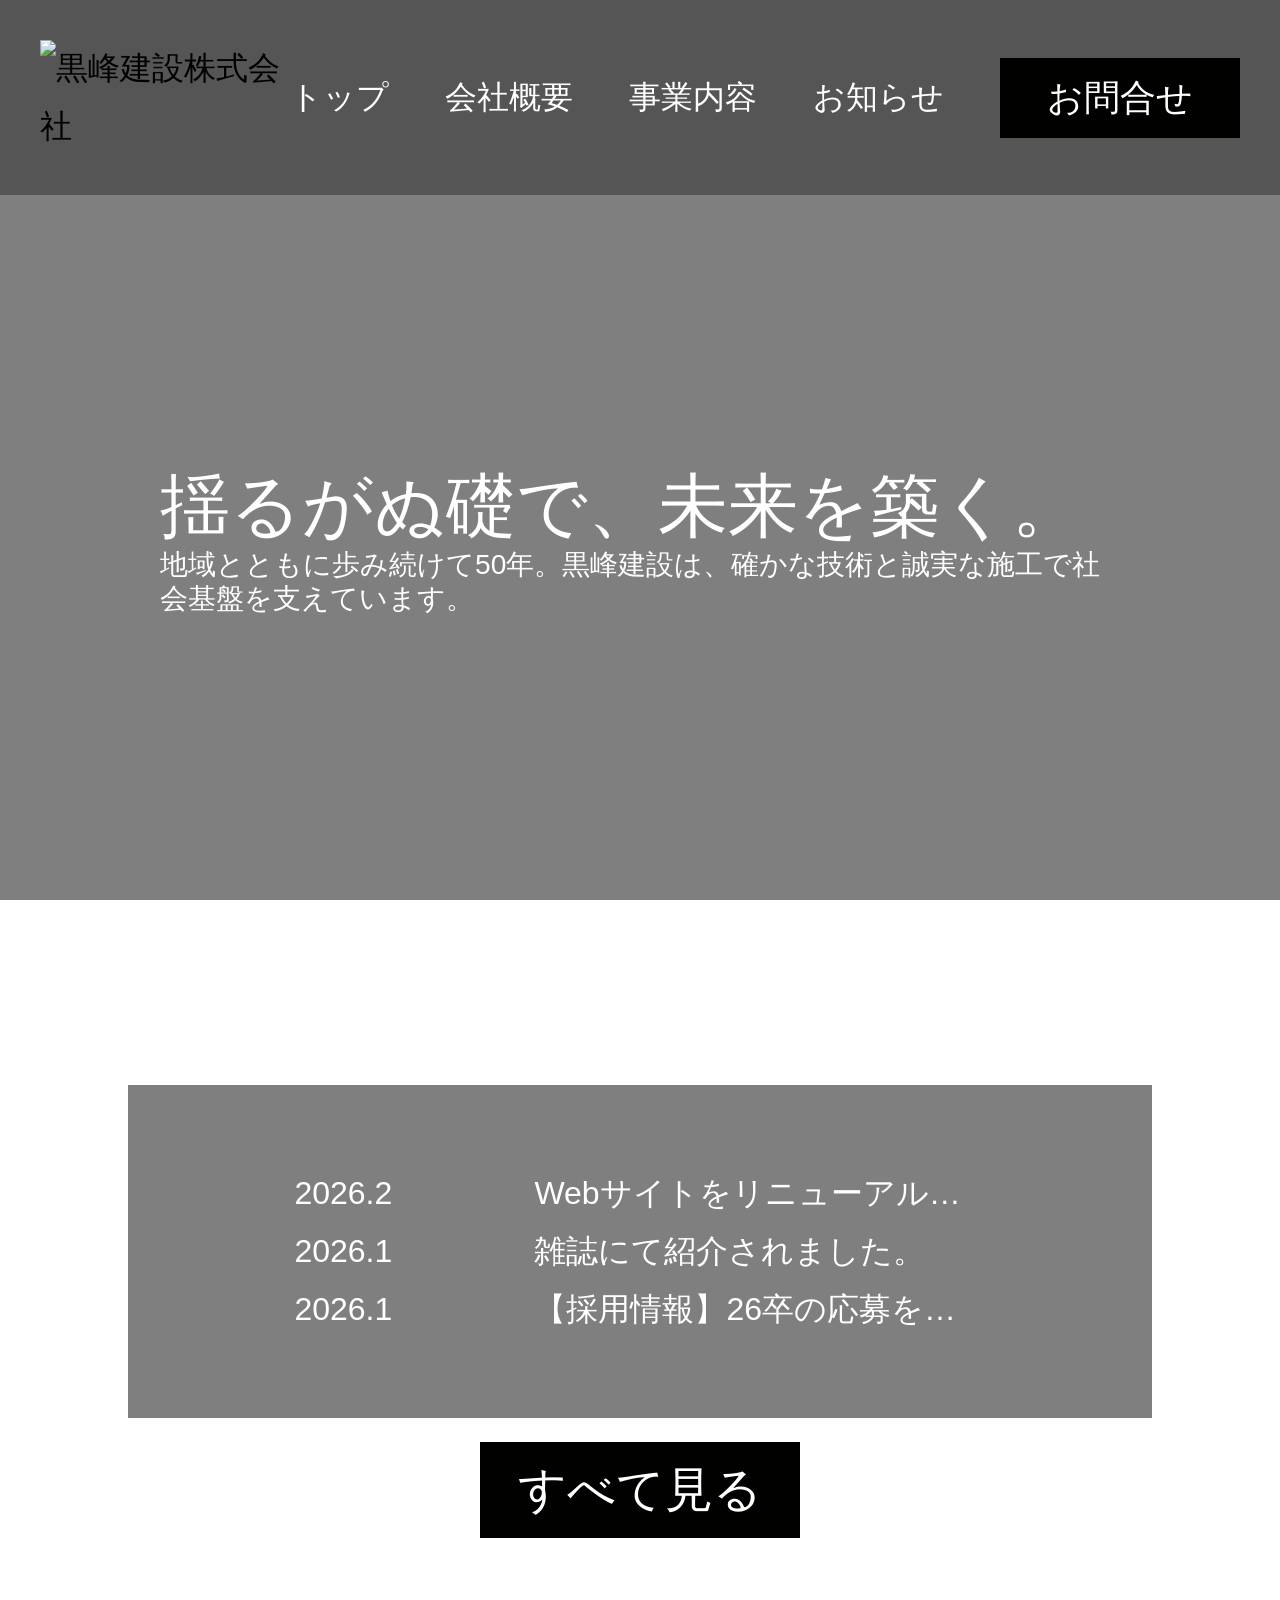
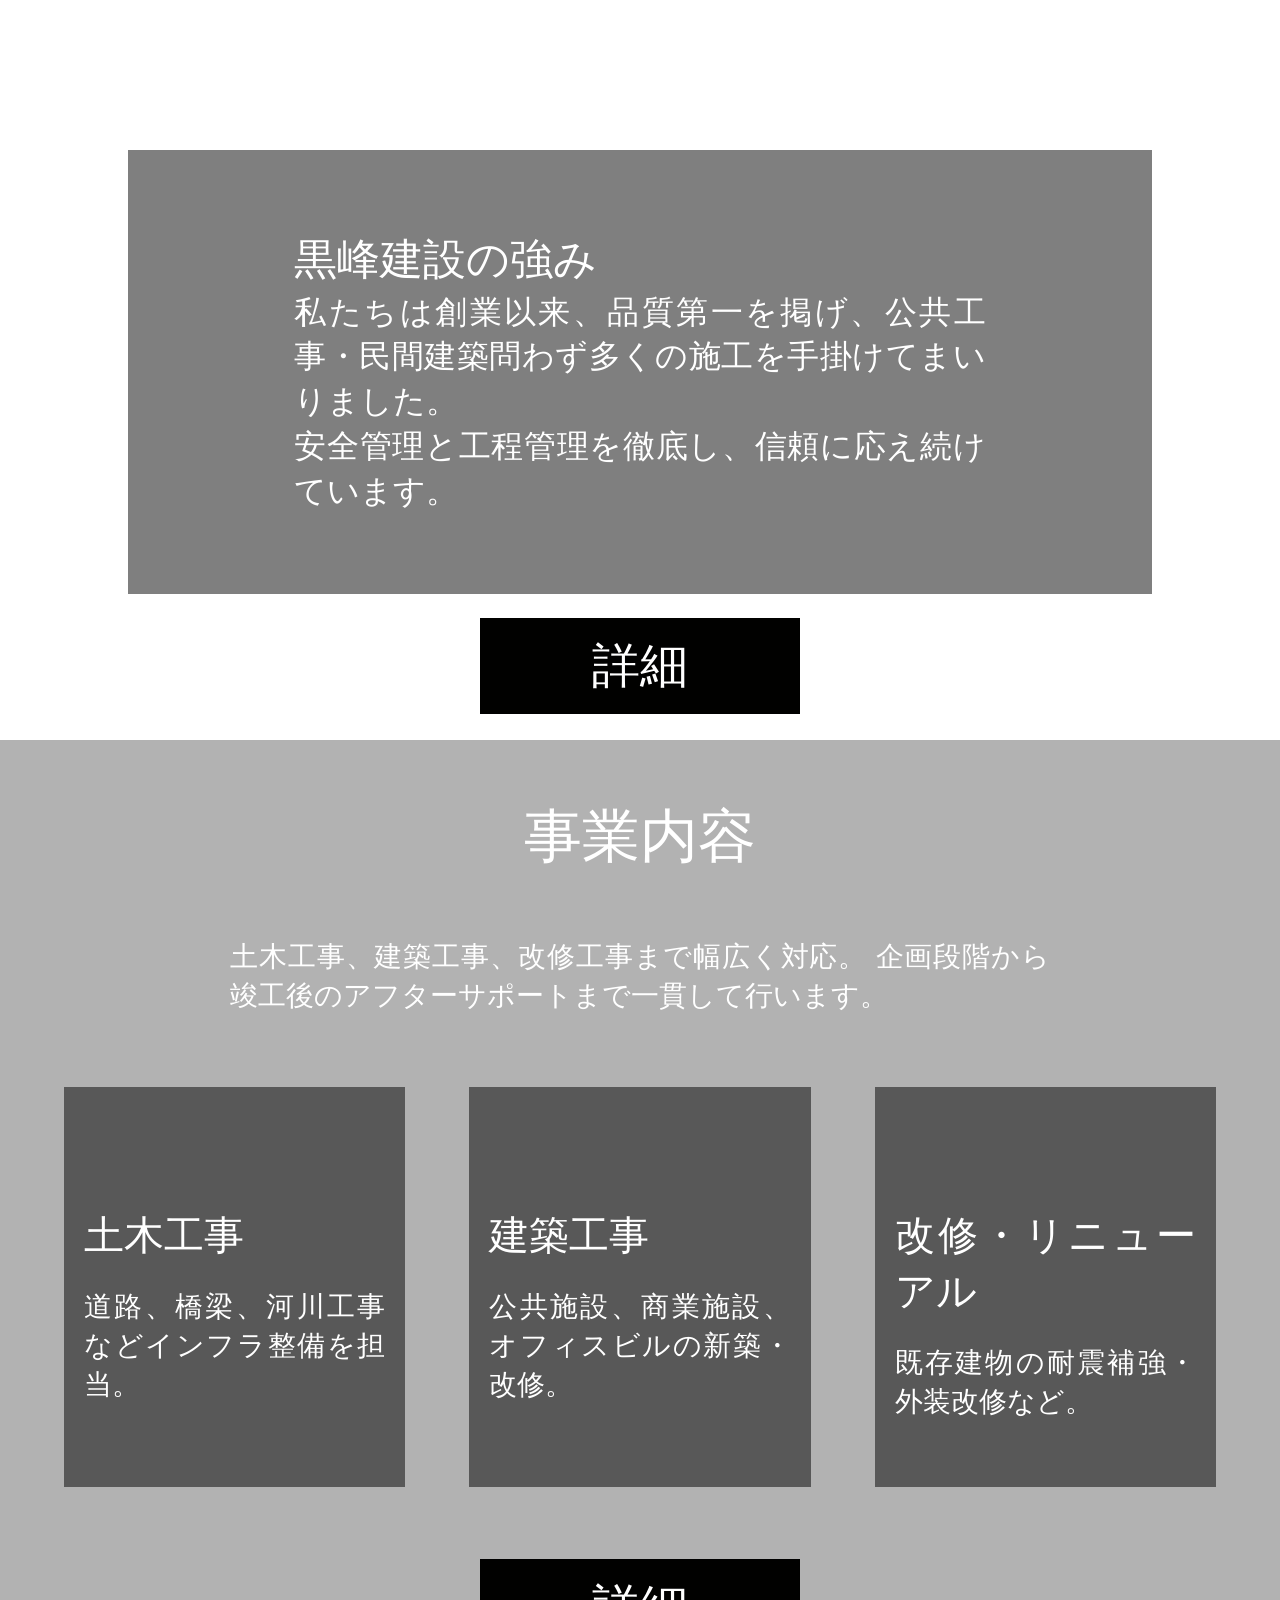
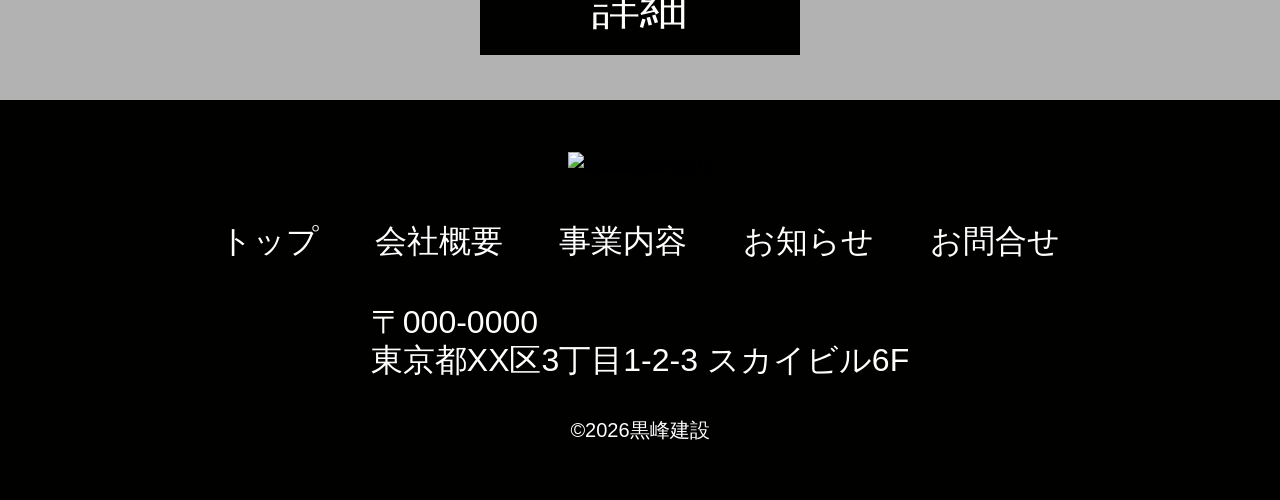
==== index.html @ 9634b128 "footer" ====
<!DOCTYPE html>
<html lang="ja">

<head>
  <meta charset="UTF-8">
  <meta name="viewport" content="width=device-width, initial-scale=1.0">
  <meta name="description" content="黒峰建設株式会社は橋梁工事・道路工事・公共施設施工を手掛ける総合建設会社です。">
  <meta property="og:title" content="黒峰建設株式会社">
  <meta property="og:description" content="橋梁・道路・公共施設施工">
  <meta property="og:type" content="website">
  <title>黒峰建設株式会社 | 橋梁・土木工事の専門企業</title>
  <link rel="icon" href="icon.jpg">
  <link rel="stylesheet" href="style.css">
</head>

<body>
  <header>
    <div class="header-inner">
      <h1 class="logo">
        <a href="#top">
          <img src="logo.jpg" alt="黒峰建設株式会社">
        </a>
      </h1>
      <nav>
        <ul class="menu">
          <li><a href="#top">トップ</a></li>
          <li>会社概要</li>
          <li>事業内容</li>
          <li>お知らせ</li>
          <li class="contact-btn"><a href="contact.html">お問合せ</a></li>
        </ul>
      </nav>
    </div>
  </header>

  <section class="hero" id="top">
    <h2 class="copy">揺るがぬ礎で、未来を築く。
      <span class="sub">地域とともに歩み続けて50年。黒峰建設は、確かな技術と誠実な施工で社会基盤を支えています。
      </span>
    </h2>
  </section>

  <section class="news">
    <h2 class="section-title">
      お知らせ
    </h2>
    <div class="news-overlay">
      <div class="news-inner">
        <ul class="news-list">

          <li>
            <a href="news-detail.html">
              <time datetime="2026-02">2026.2</time>
              <span class="news-title">Webサイトをリニューアルしました。</span>
            </a>
          </li>

          <li>
            <a href="news-detail.html">
              <time datetime="2026-01">2026.1</time>
              <span class="news-title">雑誌にて紹介されました。</span>
            </a>
          </li>

          <li>
            <a href="news-detail.html">
              <time datetime="2026-01">2026.1</time>
              <span class="news-title">【採用情報】26卒の応募を締め切りました。</span>
            </a>
          </li>

        </ul>


      </div>
    </div>
    <div class="more">
      <a href="news.html">すべて見る
      </a>
    </div>
  </section>

  <section class="about">
    <h2 class="section-title">
      会社概要
    </h2>
    <div class="about-overlay">
      <div class="about-inner">
        <p class="sub-heading">黒峰建設の強み</p>
        <p>私たちは創業以来、品質第一を掲げ、公共工事・民間建築問わず多くの施工を手掛けてまいりました。<br>安全管理と工程管理を徹底し、信頼に応え続けています。</p>

      </div>
    </div>
    <div class="more">
      <a href="about.html">詳細
      </a>
    </div>
  </section>

  <section class="projects">
    <div class="section-heading">
      <h2 class="section-title">
        事業内容
      </h2>
      <p>土木工事、建築工事、改修工事まで幅広く対応。
        企画段階から竣工後のアフターサポートまで一貫して行います。</p>
    </div>


    <div class="projects-inner">
      <div class="projects-overlay">
        <p><span class="project-title">土木工事</span>道路、橋梁、河川工事などインフラ整備を担当。</p>
      </div>

      <div class="projects-overlay">
        <p><span class="project-title">建築工事</span>公共施設、商業施設、オフィスビルの新築・改修。</p>
      </div>

      <div class="projects-overlay">
        <p><span class="project-title">改修・リニューアル</span>既存建物の耐震補強・外装改修など。</p>
      </div>
    </div>
    <div class="more">
      <a href="projects.html">詳細
      </a>
    </div>
  </section>

  <footer>
    <img src="logo.jpg" alt="黒峰建設株式会社">
    <nav>
      <ul class="menu">
        <li><a href="#top">トップ</a></li>
        <li>会社概要</li>
        <li>事業内容</li>
        <li>お知らせ</li>
        <li><a href="contact.html">お問合せ</a></li>
      </ul>
    </nav>
    <p class="adress">〒000-0000
    <br>東京都XX区3丁目1-2-3 スカイビル6F</p>
    <p class="copyright">©2026黒峰建設</p>
  </footer>
</body>

</html>
---- style.css ----
@charset "utf-8";

:root {
  --main-color: #555;
  --accent-color: #010100;
}

.wrapper {
  max-width: 1200px;
  margin: 0 auto;
  padding: 0 20px;
}

* ,
*::after,
*::before {
  box-sizing: border-box;
}

html {
  font-size: 100%;
  scroll-behavior: smooth;
  scroll-padding-top: 180px;
}

h1,
h2,
h3,
h4,
h5,
h6 {
  margin: 0;
  font-weight: normal;
}

ul,
ol {
  margin: 0;
  padding: 0;
  list-style: none;
}

p {
  margin: 0;
}

body {
  margin: 0;
  font-family: "Noto Sans JP", sans-serif;
  line-height: 1.8;
  padding-top: 180px;
}

img {
  max-width: 100%;
  height: auto;
  display: block;
}

a {
  text-decoration: none;
  color: inherit;
}

header {
  background-color: var(--main-color);
  padding: 40px 0;
  position: fixed;
  top: 0;
  left: 0;
  width: 100%;
  z-index: 1000;
}

.header-inner {
  max-width: 1200px;
  margin: 0 auto;
  display: flex;
  align-items: center;
  justify-content: space-between;
}

header img {
  width: 248px;
}

header .menu {
  display: flex;
  align-items: center;
  gap: 56px;
  color: #fff;
  font-size: 32px;
}

.contact-btn a {
  background-color: var(--accent-color);
  display: inline-block;
  width: 240px;
  height: 80px;
  font-size: 36px;
  text-align: center;
  line-height: 80px;
}


.hero {
  display: flex;
  background: url(top-1.avif) center bottom / cover no-repeat;
  min-height: 720px;
  align-items: center;
  padding: 120px 20px;
  justify-content: center;
  text-align: left;
  position: relative;
}

.hero::before {
  content: "";
  position: absolute;
  inset: 0;
  background-color: var(--accent-color);
  opacity: 0.5;
}

.copy {
  color: #fff;
  font-size: clamp(40px, 5.5vw, 80px);
  font-weight: lighter;
  line-height: 1.2;
  position: relative;
}

.copy .sub {
  display: block;
  font-size: clamp(16px, 2.2vw, 32px);
  max-width: 960px;
  margin: 0 auto;
  position: relative;
}

.news {
  background: url(company2.avif) center bottom / cover no-repeat;
  min-height: 720px;
  display: flex;
  flex-direction: column;
  align-items: center;
  justify-content: center;
}

.section-title {
  color: #fff;
  text-align: center;
  font-size: clamp(28px, 4.5vw, 64px);
  font-weight: 500;
}

.news-overlay {
  display: flex;
  justify-content: center;
  width: 80%;
  max-width: 1200px;
  margin: 0 auto 24px;
  padding: 80px;
  background-color: rgba(1, 1, 0, 0.5);
}

.news-inner {
  width: 80%;
  color: #fff;
  font-size: 32px;
  font-weight: 100;
  text-align: left;
}

.news-list li {
  display: flex;
}

.news-list li a {
  display: flex;
  align-items: center;
  gap: 100px;
  width: 100%;
}

.news-list time {
  width: 140px;
  flex-shrink: 0;
}

.news-title {
  white-space: nowrap;
  overflow: hidden;
  text-overflow: ellipsis;
  flex: 1;
}

.more {
  width: 320px;
  height: 96px;
  background-color: var(--accent-color);
  color: #fff;
  font-size: 48px;
  text-align: center;
  line-height: 96px;
  align-self: center;
}

.more a {
  display: block;
  width: 100%;
  height: 100%;
}


.about {
  background: url(top-3.avif) center / cover no-repeat;
  min-height: 720px;
  display: flex;
  flex-direction: column;
  align-items: center;
  justify-content: center;
}

.section-title {
  color: #fff;
  text-align: center;
  font-size: clamp(28px, 4.5vw, 64px);
  font-weight: 500;
}

.about-overlay {
  display: flex;
  justify-content: center;
  width: 80%;
  max-width: 1200px;
  margin: 0 auto 24px;
  padding: 80px;
  background-color: rgba(1, 1, 0, 0.5);
}

.about-inner {
  width: 80%;
  color: #fff;
  font-size: 32px;
  font-weight: 300;
  text-align: left;
}

.about p {
  font-size: 32px;
  line-height: 1.4;
  text-align: justify;
}

.about .about-inner .sub-heading {
  font-size: clamp(28px, 3.33vw, 48px);
  font-weight: 300;
}



.projects > * {
  position: relative;
  z-index: 1;
}

.projects {
  background: url(house4.avif) center / cover no-repeat;
  min-height: 960px;
  display: flex;
  flex-direction: column;
  align-items: center;
  justify-content: center;
  position: relative;
  gap: 72px;
}

.projects::before {
  content: "";
  position: absolute;
  inset: 0;
  background-color: rgba(1, 1, 0, 0.3);
  z-index: 0;
}

.section-heading {
  display: flex;
  flex-direction: column;
  width: 64%;
  gap: 48px;
}

.section-title {
  color: #fff;
  text-align: center;
  font-size: clamp(28px, 4.5vw, 64px);
  font-weight: 500;
}

.projects-overlay {
  display: flex;
  justify-content: center;
  width: 100%;
  max-width: 400px;
  min-height: 400px;
  margin: 0 auto;
  padding: 120px 20px 0;
  background-color: rgba(1, 1, 0, 0.5);
}

.projects-inner {
  width: 90%;
  color: #fff;
  font-weight: 300;
  text-align: left;
  display: flex;
  gap: 64px;
}

.projects p {
  font-size: clamp(28px, 2vw, 32px);
  line-height: 1.4;
  text-align: justify;
  color: #fff;
  font-weight: 300;
}

.project-title {
  font-size: 40px;
  display: block;
  margin-bottom: 24px;
}


footer {
  background-color: #010100;
  display: flex;
  flex-direction: column;
  align-items: center;
  justify-content: center;
  gap: 32px;
  height: 400px;
}

footer p {
  color: #fff;
  font-weight: 300;
}

footer .menu {
  display: flex;
  align-items: center;
  gap: 56px;
  color: #fff;
  font-size: 32px;
}

.adress {
  font-size: 32px;
  line-height: 1.2;
}

.copyright {
  font-size: 20px;
}
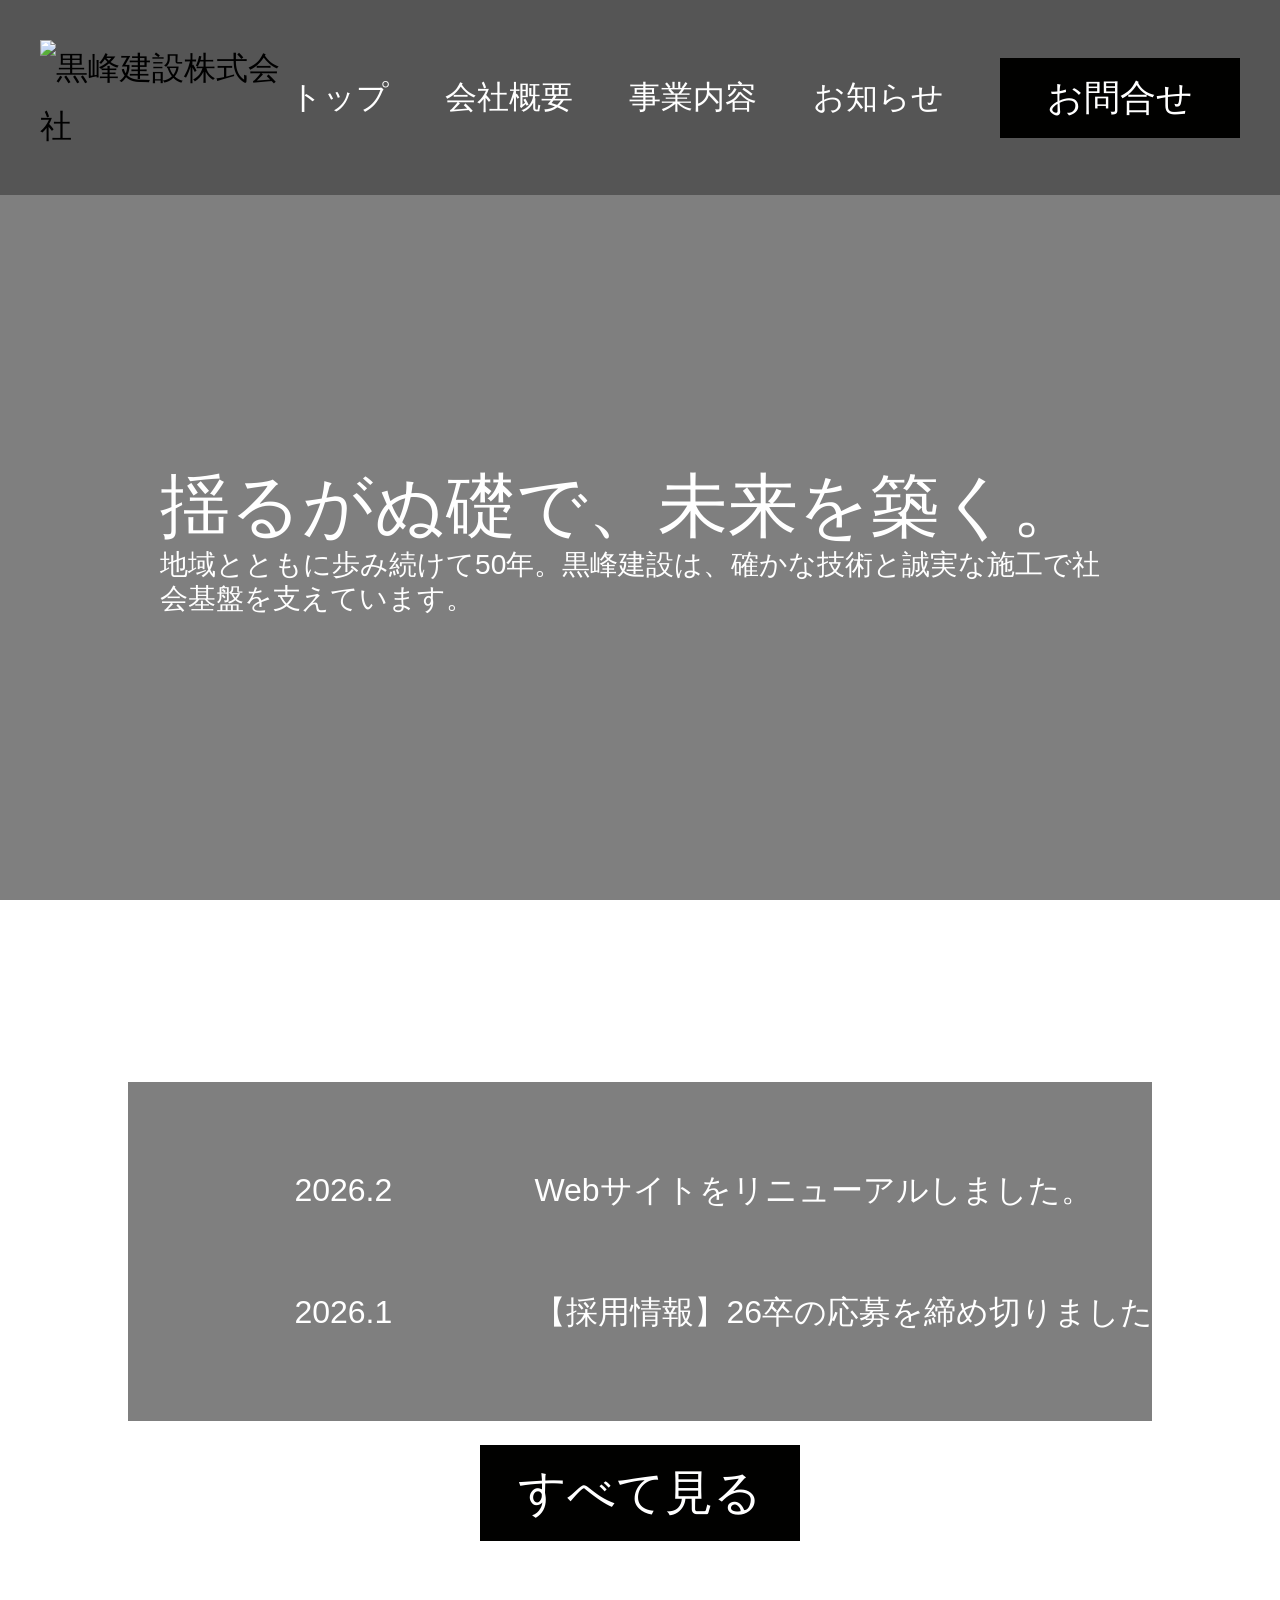
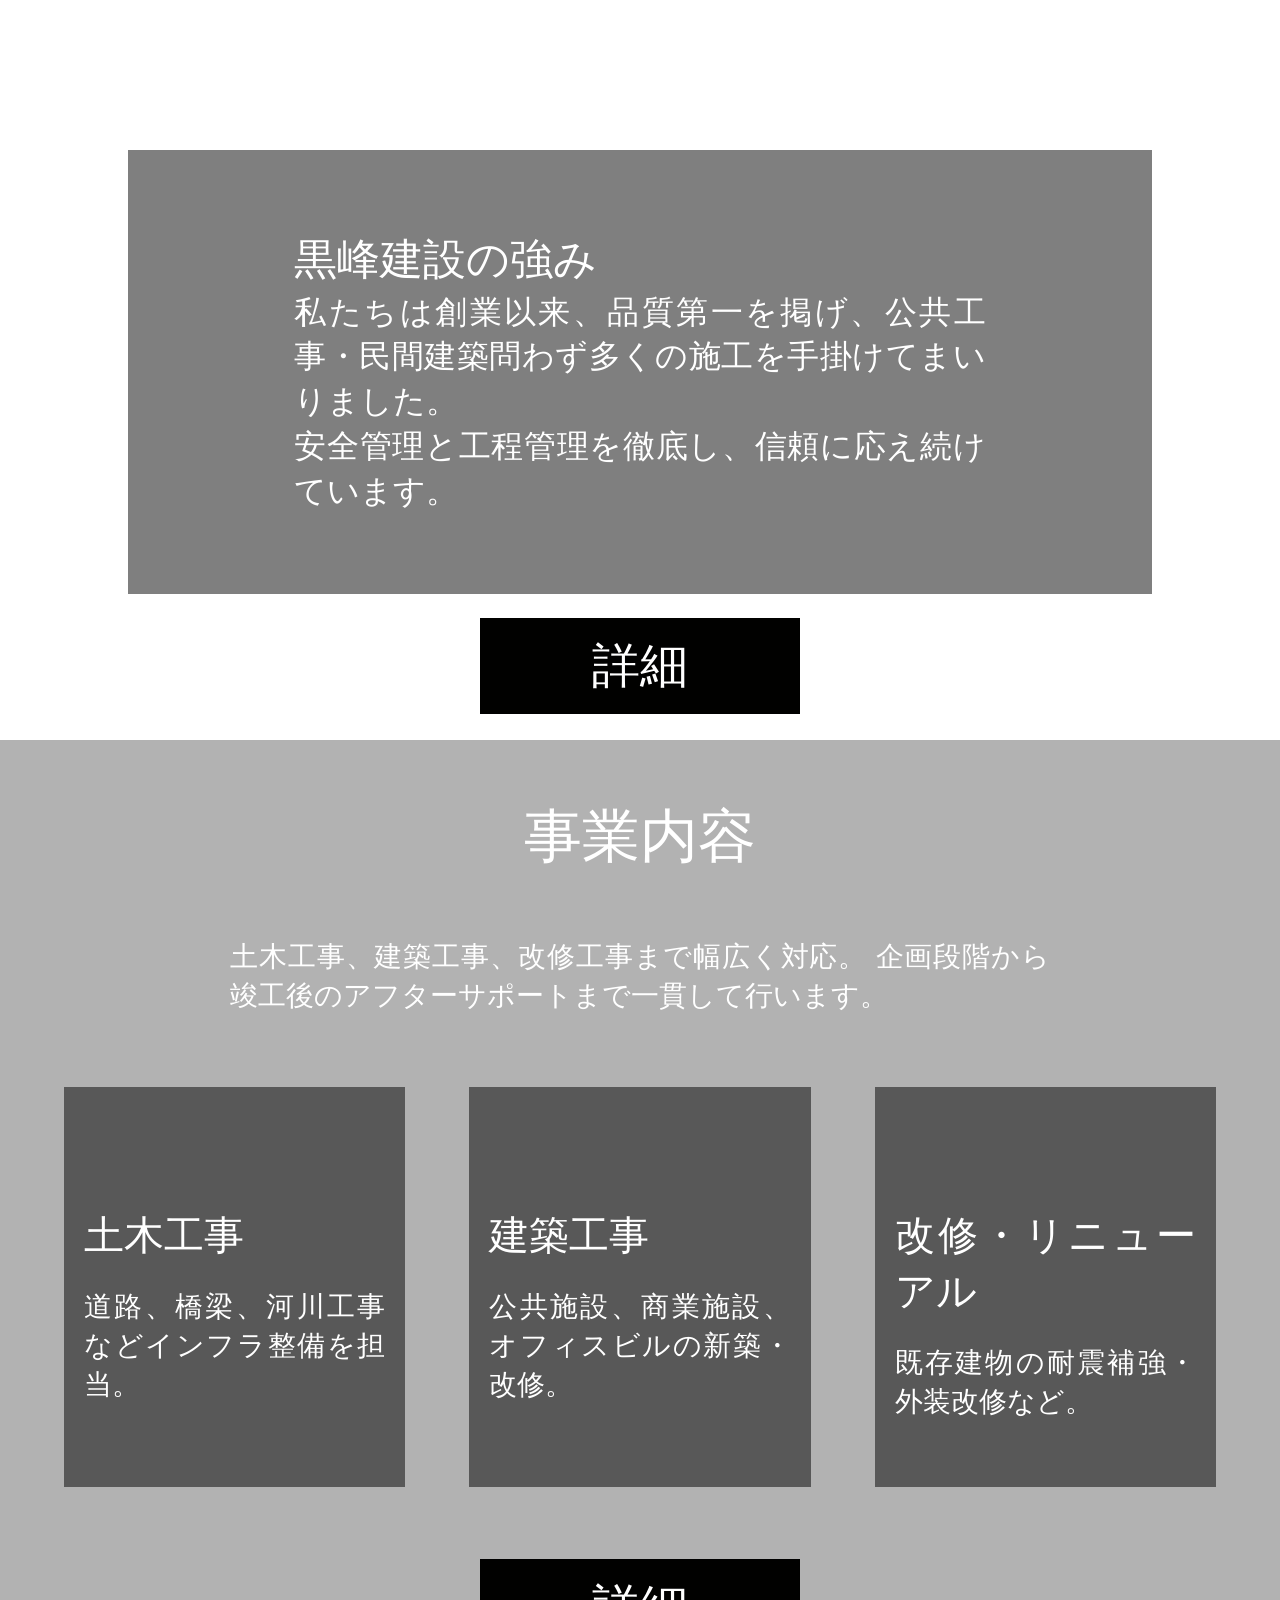
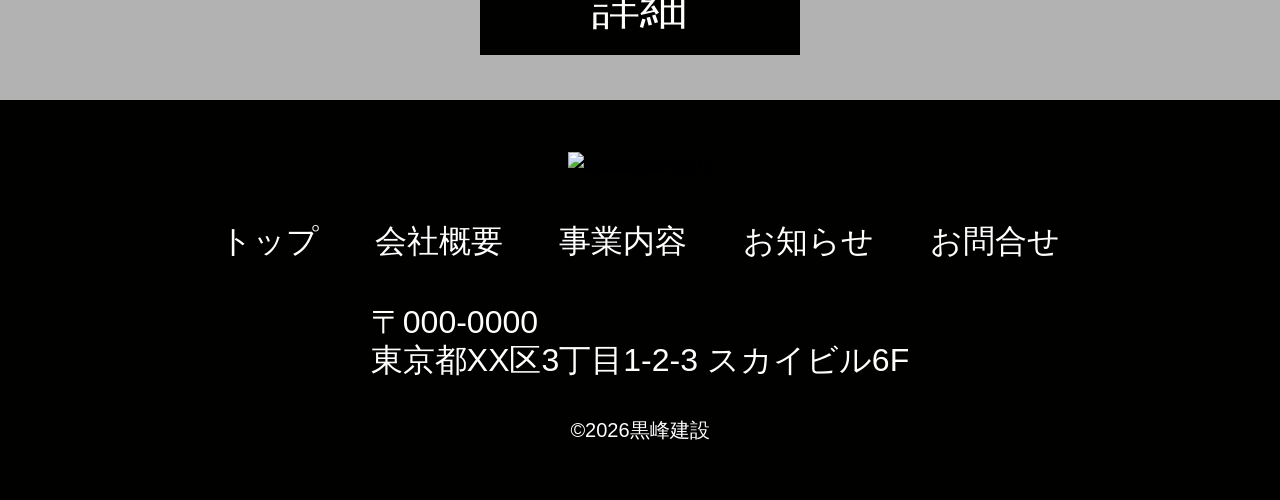
==== commit 324c4dc4: "News Page" ====
--- a/index.html
+++ b/index.html
@@ -24,9 +24,9 @@
       <nav>
         <ul class="menu">
           <li><a href="#top">トップ</a></li>
-          <li>会社概要</li>
-          <li>事業内容</li>
-          <li>お知らせ</li>
+          <li><a href="about.html">会社概要</a></li>
+          <li><a href="projects.html">事業内容</a></li>
+          <li><a href="news.html"><a href="news.html">お知らせ</a></a></li>
           <li class="contact-btn"><a href="contact.html">お問合せ</a></li>
         </ul>
       </nav>
@@ -88,7 +88,6 @@
       <div class="about-inner">
         <p class="sub-heading">黒峰建設の強み</p>
         <p>私たちは創業以来、品質第一を掲げ、公共工事・民間建築問わず多くの施工を手掛けてまいりました。<br>安全管理と工程管理を徹底し、信頼に応え続けています。</p>
-
       </div>
     </div>
     <div class="more">
@@ -131,9 +130,9 @@
     <nav>
       <ul class="menu">
         <li><a href="#top">トップ</a></li>
-        <li>会社概要</li>
-        <li>事業内容</li>
-        <li>お知らせ</li>
+        <li><a href="about.html">会社概要</a></li>
+        <li><a href="projects.html">事業内容</a></li>
+        <li><a href="news.html">お知らせ</a></li>
         <li><a href="contact.html">お問合せ</a></li>
       </ul>
     </nav>
--- a/style.css
+++ b/style.css
@@ -9,9 +9,10 @@
   max-width: 1200px;
   margin: 0 auto;
   padding: 0 20px;
-}
-
-* ,
+  display: flex;
+}
+
+*,
 *::after,
 *::before {
   box-sizing: border-box;
@@ -62,6 +63,8 @@
   color: inherit;
 }
 
+/* トップページ */
+
 header {
   background-color: var(--main-color);
   padding: 40px 0;
@@ -363,4 +366,344 @@
 
 .copyright {
   font-size: 20px;
+}
+
+.pages {
+  position: relative;
+  overflow: hidden;
+}
+
+.pages::before {
+  content: "";
+  position: absolute;
+  left: -20%;
+  width: 140%;
+  height: 100%;
+  background: #555;
+  transform: skewY(20deg);
+  z-index: 0;
+}
+
+.pages > * {
+  position: relative;
+  z-index: 1;
+}
+
+/* 会社概要 */
+
+.about-page .pages::before {
+  top: 40%;
+}
+
+.page-title {
+  font-size: 64px;
+  text-align: center;
+  margin-bottom: 106px;
+}
+
+.part-title {
+  font-size: 40px;
+  font-weight: bold;
+  margin: 106px 0 64px;
+}
+
+.about-page .wrapper {
+  flex-direction: column;
+  margin-bottom: 106px;
+}
+
+.message-container {
+  display: flex;
+  justify-content: space-between;
+}
+
+.ceo-img {
+  width: 400px;
+  height: auto;
+}
+
+.message-inner {
+  display: flex;
+  flex-direction: column;
+  justify-content: center;
+  gap: 40px;
+}
+
+.about-page .part-title, 
+.about-page table {
+  color: #fff;
+}
+
+.ceo-message {
+  font-size: 40px;
+}
+
+.ceo-name {
+  font-size: 36px;
+}
+
+.message {
+  font-weight: 300;
+  font-size: 32px;
+  max-width: 720px;
+}
+
+.about-detail {
+  font-size: 32px;
+  font-weight: 300;
+  border-collapse: collapse;
+  width: 100%;
+  table-layout: auto;
+}
+
+.about-detail th {
+  font-weight: 300;
+  text-align: left;
+}
+
+.about-detail th:first-child,
+.about-detail td:first-child {
+  border-right: #fff 1px solid;
+  width: 128px;
+  white-space: nowrap;
+  padding-right: 40px;
+}
+
+.about-detail th:nth-child(2),
+.about-detail td:nth-child(2) {
+  padding-left: 40px;
+}
+
+.history {
+  font-size: 32px;
+  font-weight: 300;
+  border-collapse: collapse;
+  width: 100%;
+  table-layout: auto;
+}
+
+.history td:first-child {
+  width: 128px;
+  white-space: nowrap;
+  padding-right: 40px;
+}
+
+.history td:nth-child(2) {
+  padding-left: 40px;
+}
+
+
+.recruitment {
+  background: url(top-6.avif) center / cover no-repeat;
+  min-height: 800px;
+  display: flex;
+  flex-direction: column;
+  align-items: center;
+  justify-content: center;
+}
+
+.section-title {
+  color: #fff;
+  text-align: center;
+  font-size: clamp(28px, 4.5vw, 64px);
+  font-weight: 500;
+}
+
+.recruitment-overlay {
+  display: flex;
+  justify-content: center;
+  width: 80%;
+  max-width: 1200px;
+  margin: 0 auto 24px;
+  padding: 80px;
+  background-color: rgba(1, 1, 0, 0.5);
+}
+
+.recruitment-inner {
+  width: 80%;
+  color: #fff;
+  font-size: 32px;
+  font-weight: 300;
+  text-align: left;
+}
+
+.recruitment p {
+  font-size: 32px;
+  line-height: 1.4;
+  text-align: justify;
+  display: flex;
+  justify-content: center;
+}
+
+.recruitment .recruitment-inner {
+  font-size: clamp(28px, 3.33vw, 48px);
+  font-weight: 300;
+}
+
+p.small {
+  padding-top: 16px;
+  font-size: 20px;
+}
+
+
+.contact-lead {
+  background-color: #555;
+  min-height: 400px;
+  display: flex;
+  flex-direction: column;
+  justify-content: center;
+  align-items: center;
+  gap: 32px;
+}
+
+.contact-lead p {
+  font-size: 36px;
+  color: #fff;
+}
+
+
+/* 事業内容 */
+
+.projects-page .pages::before {
+  top: 42%;
+}
+
+.explanation {
+  display: flex;
+  justify-content: center;
+  font-size: clamp(28px, 2vw, 32px);
+}
+
+.projects-page .wrapper {
+  flex-direction: column;
+  gap: 136px;
+  margin-bottom: 136px;
+}
+
+.kinds {
+  display: flex;
+  flex-direction: column;
+  gap: 136px;
+}
+
+.ttls {
+  display: flex;
+  flex-direction: column;
+  gap: 24px;
+  flex-wrap: wrap;
+}
+
+.kinds-ttl {
+  font-size: 40px;
+}
+
+.ttls p {
+  font-size: clamp(28px, 2vw, 32px);
+}
+
+.ex-ttl {
+  display: flex;
+  width: 100%;
+  flex-direction: column;
+}
+
+.projects-ex:nth-of-type(even) {
+  text-align: right;
+}
+
+.ex-detail {
+  display: flex;
+  align-items: center;
+  justify-content: space-between;
+}
+
+.ex-inner {
+  display: flex;
+  flex-direction: column;
+  width: 560px;
+}
+
+.ex-inner dt,
+.ex-inner dd {
+  margin: 0;
+}
+
+.projects-ex {
+  display: flex;
+  flex-direction: column;
+  font-size: clamp(28px, 2vw, 32px);
+}
+
+.projects-ex:nth-of-type(even) .ex-detail {
+  flex-direction: row-reverse;
+}
+
+.projects-ex img {
+  width: 560px;
+  aspect-ratio: 14 / 9;
+}
+
+.theme-dark {
+  color: #fff;
+}
+
+
+/* お知らせ */
+
+
+.news-list {
+  display: grid;
+  grid-template-columns: repeat(2, 1fr);
+  gap: 64px;
+  max-width: 1200px;
+  margin: auto;
+}
+
+.news-item {
+  display: flex;
+  flex-direction: column;
+}
+
+.news-thumb {
+  width: 100%;
+  aspect-ratio: 3 / 2;
+  background-color: #eee;
+}
+
+.news-thumb img {
+  width: 100%;
+  height: 100%;
+}
+
+.news-body {
+  margin: 56px auto 24px;
+}
+
+.news-body h3 {
+  font-size: 24px;
+  margin-bottom: 24px;
+}
+
+.news-date {
+  color: #a1a1a1;
+}
+
+.pager {
+  display: flex;
+  justify-content: center;
+}
+
+.page-numbers {
+  display: flex;
+  font-size: 40px;
+  margin: 80px auto 160px;
+  line-height: 1;
+  text-align: center;
+}
+
+.page-numbers li {
+  padding: 4px;
+  width: 48px;
+  height: 48px;
+  border: solid 1px #a1a1a1;
 }
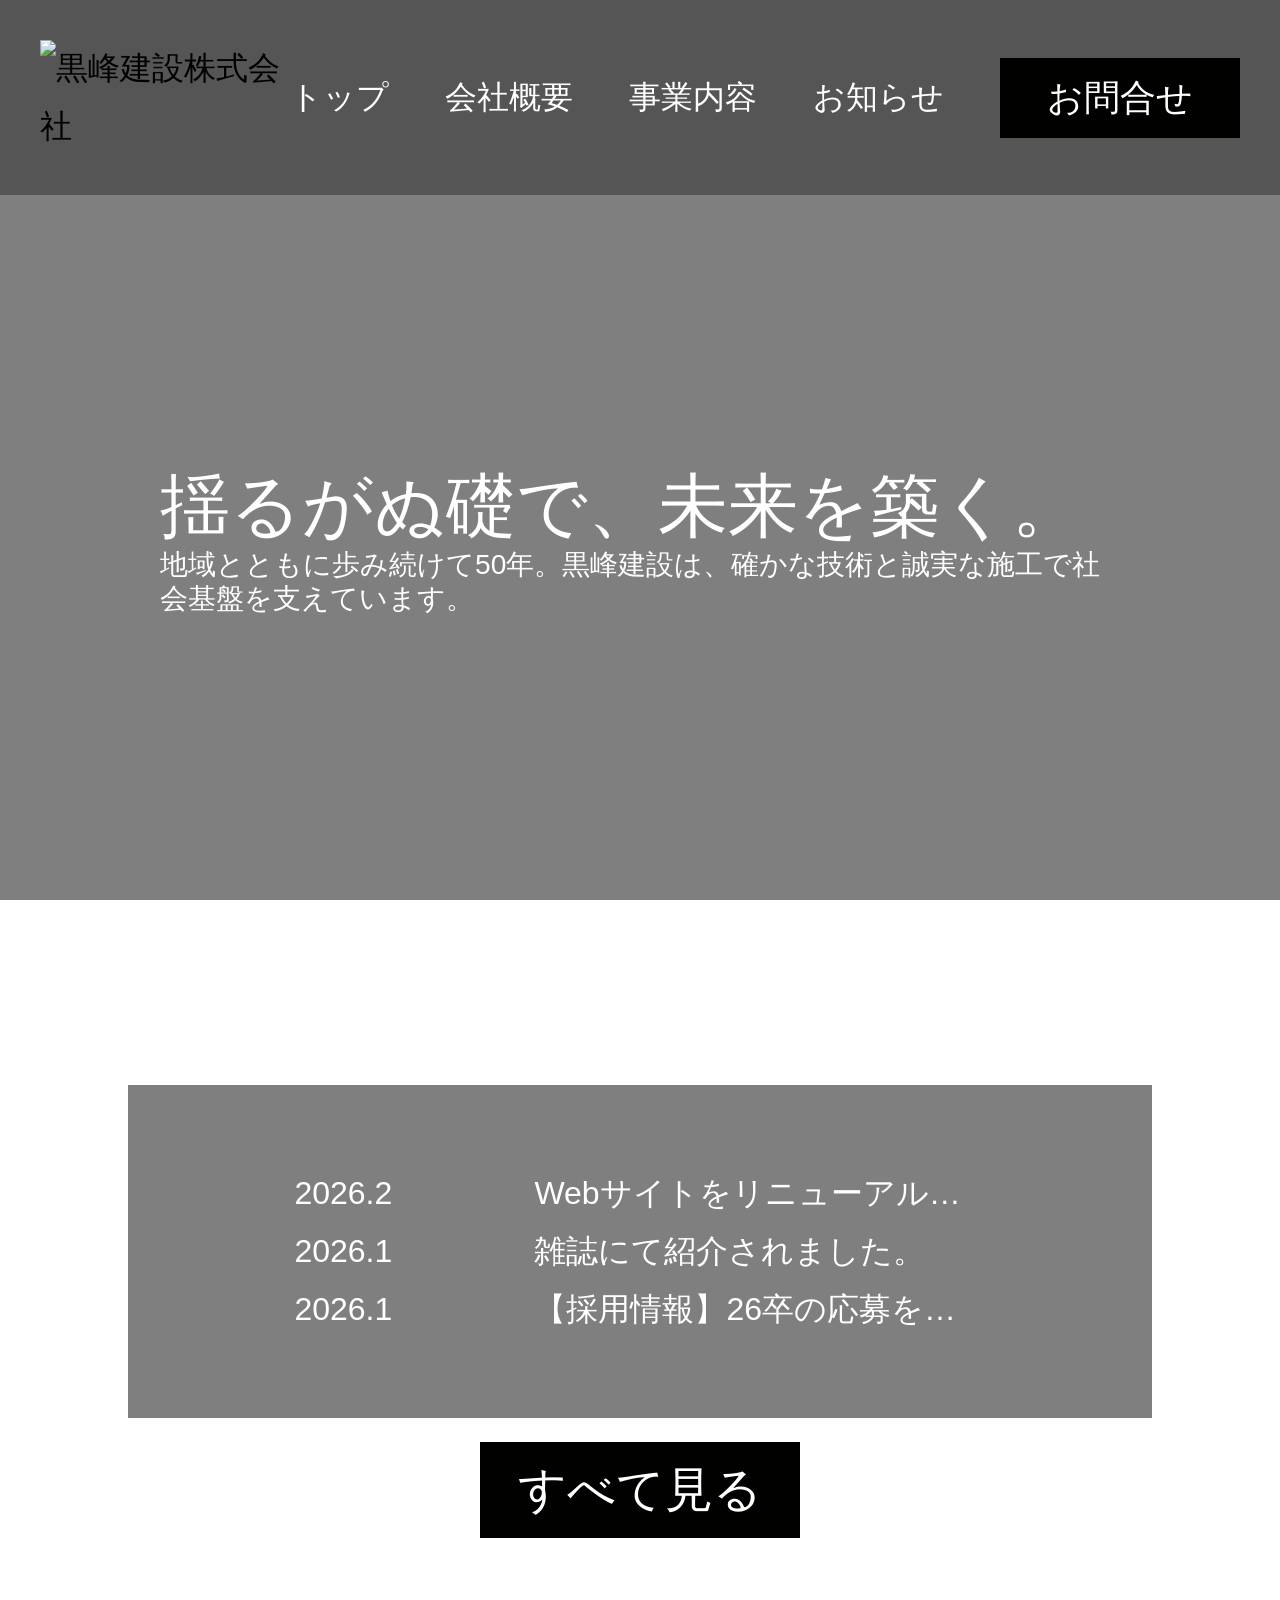
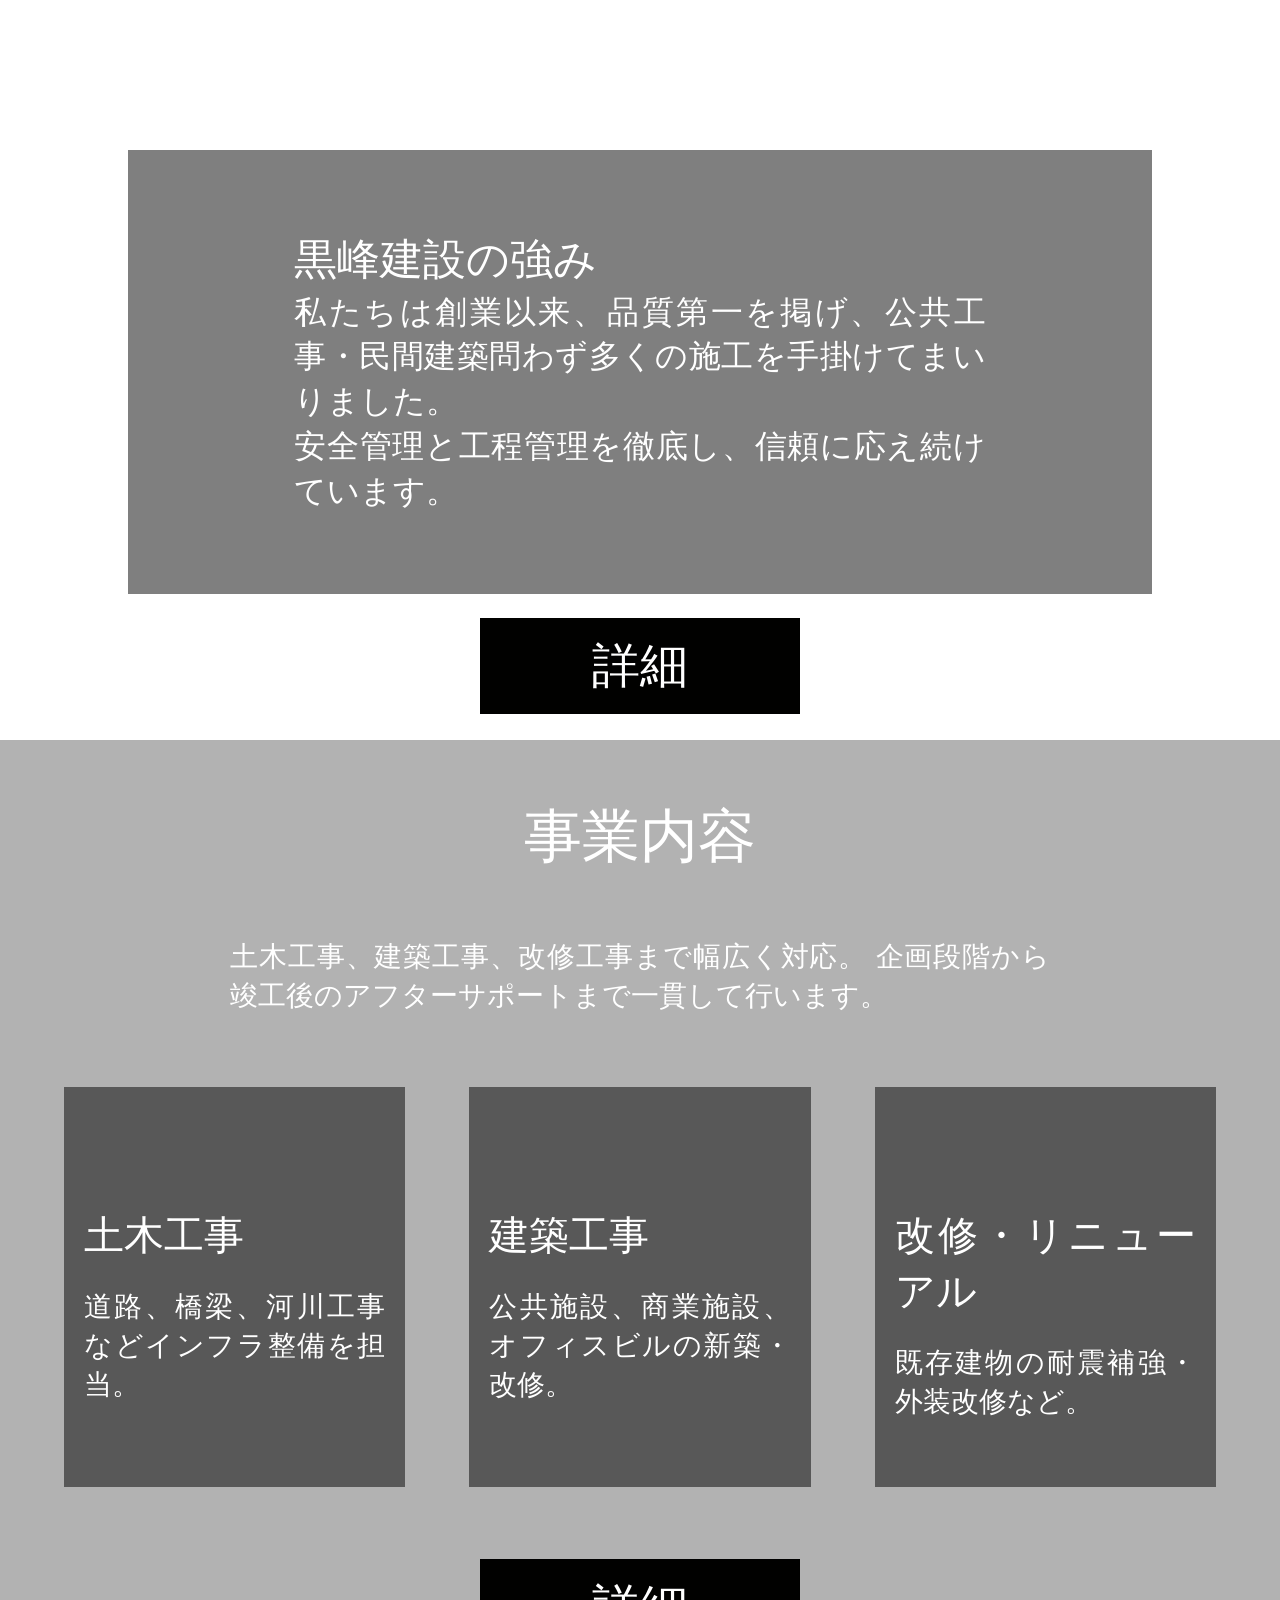
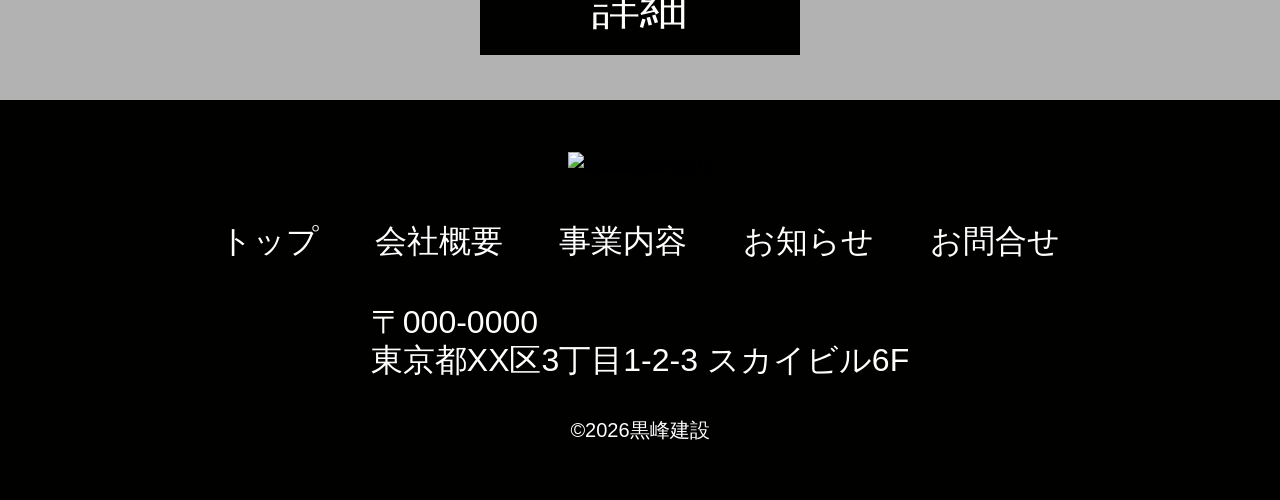
==== commit 9e490d70: "Contact" ====
--- a/index.html
+++ b/index.html
@@ -46,7 +46,7 @@
     </h2>
     <div class="news-overlay">
       <div class="news-inner">
-        <ul class="news-list">
+        <ul class="top-news-list">
 
           <li>
             <a href="news-detail.html">
--- a/style.css
+++ b/style.css
@@ -175,18 +175,18 @@
   text-align: left;
 }
 
-.news-list li {
-  display: flex;
-}
-
-.news-list li a {
+.top-news-list li {
+  display: flex;
+}
+
+.top-news-list li a {
   display: flex;
   align-items: center;
   gap: 100px;
   width: 100%;
 }
 
-.news-list time {
+.top-news-list time {
   width: 140px;
   flex-shrink: 0;
 }
@@ -706,4 +706,132 @@
   width: 48px;
   height: 48px;
   border: solid 1px #a1a1a1;
+}
+
+
+/* 記事 */
+
+.news-detail-page .pages::before {
+  top: 50%;
+}
+
+.article-inner {
+  max-width: 1000px;
+  margin: 64px auto;
+}
+
+.article-ttl {
+  font-size: 40px;
+  line-height: 1.2;
+}
+
+.article-date {
+  font-size: 32px;
+  color: #a1a1a1;
+}
+
+.thumb {
+  width: 100%;
+  aspect-ratio: 3 / 2;
+  background-color: #eee;
+  margin-top: 64px;
+}
+
+.article-text {
+  text-align: justify;
+  font-size: 24px;
+  margin-top: 64px;
+  color: #fff;
+}
+
+
+/* お問合せ */
+
+.contact-page .pages::before {
+  top: 75%;
+}
+
+.contact-form {
+  display: flex;
+  flex-direction: column;
+  max-width: 720px;
+  margin: auto;
+  gap: 64px;
+}
+
+
+label {
+  display: flex;
+  flex-direction: column;
+  width: 100%;
+  text-align: left;
+  font-size: 24px;
+}
+
+.contact-page textarea {
+  min-height: 120px;
+  width: 100%;
+  resize: vertical;
+}
+
+.required {
+  color: red;
+}
+
+.contact-page input,
+.contact-page textarea,
+.contact-page select {
+  font-size: 24px;
+  background-color: #eee;
+}
+
+.submit {
+  display: flex;
+  flex-direction: column;
+  align-items: center;
+  margin: 0 auto 160px;
+}
+
+.submit p {
+  color: #fff;
+}
+
+
+/* サンクス */
+
+html.thanks-page,
+body.thanks-page {
+  height: 100%;
+}
+
+body.thanks-page {
+  display: flex;
+  flex-direction: column;
+}
+
+.thanks-page .pages {
+  flex: 1;
+}
+
+.thanks-page .pages::before {
+  top: 60%;
+}
+
+.thanks-page {
+  min-height: 1400px;
+}
+
+.thanks-comment {
+  display: flex;
+  justify-content: center;
+  font-size: 24px;
+}
+
+.back {
+  text-decoration: underline;
+  text-align: center;
+}
+
+.thanks-page footer {
+  bottom: 100%;
 }
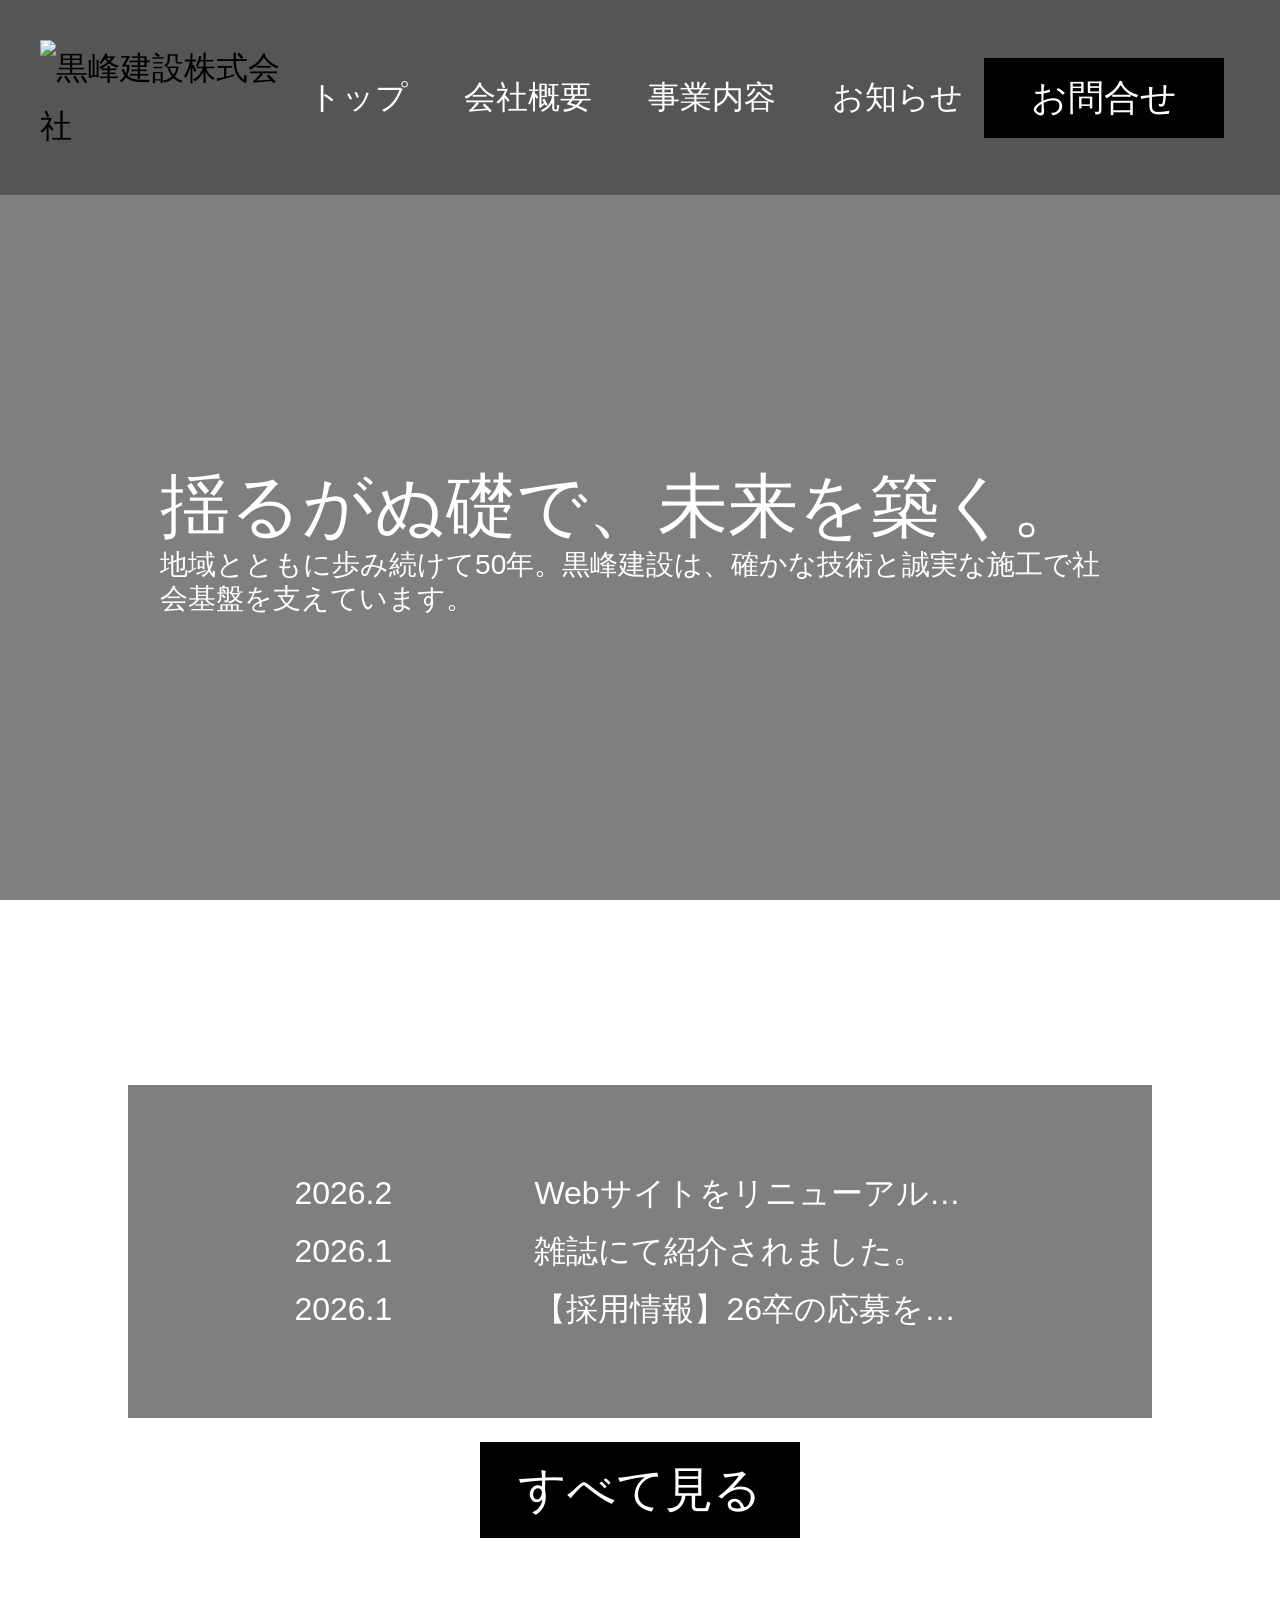
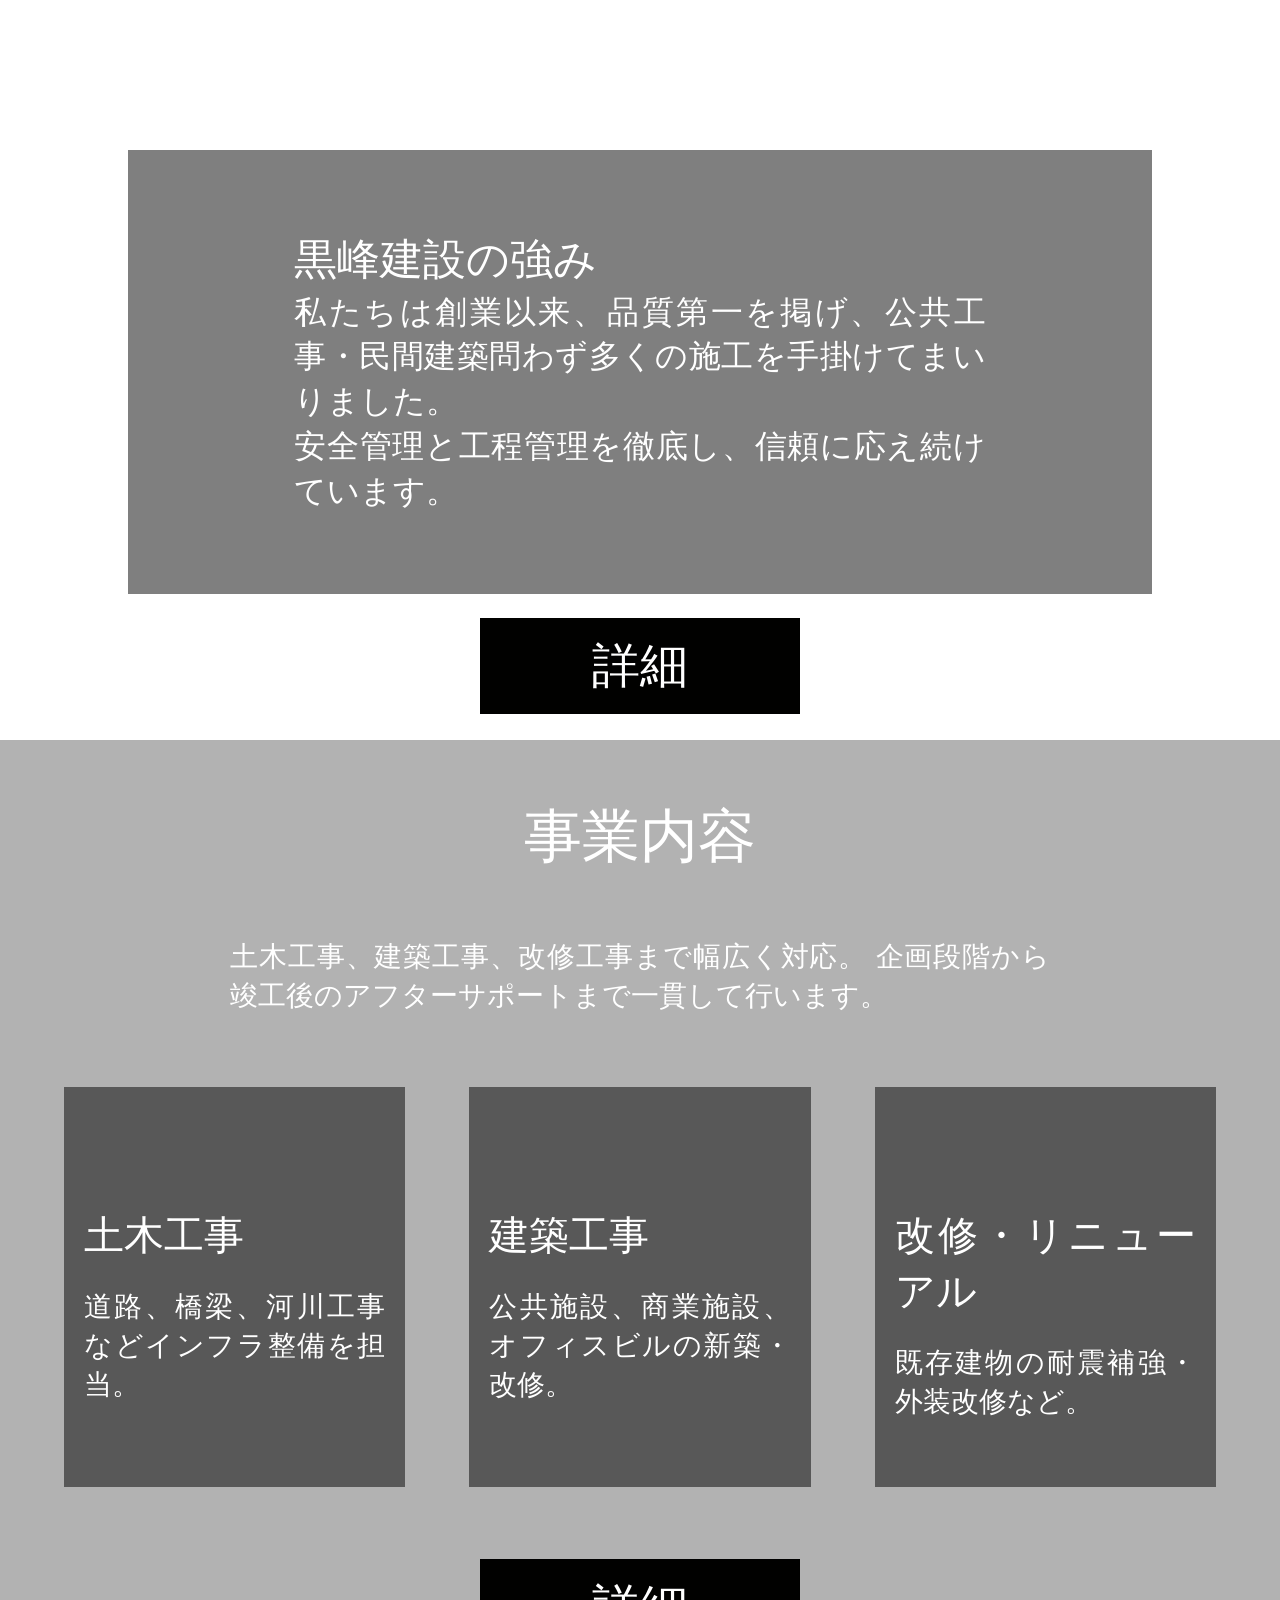
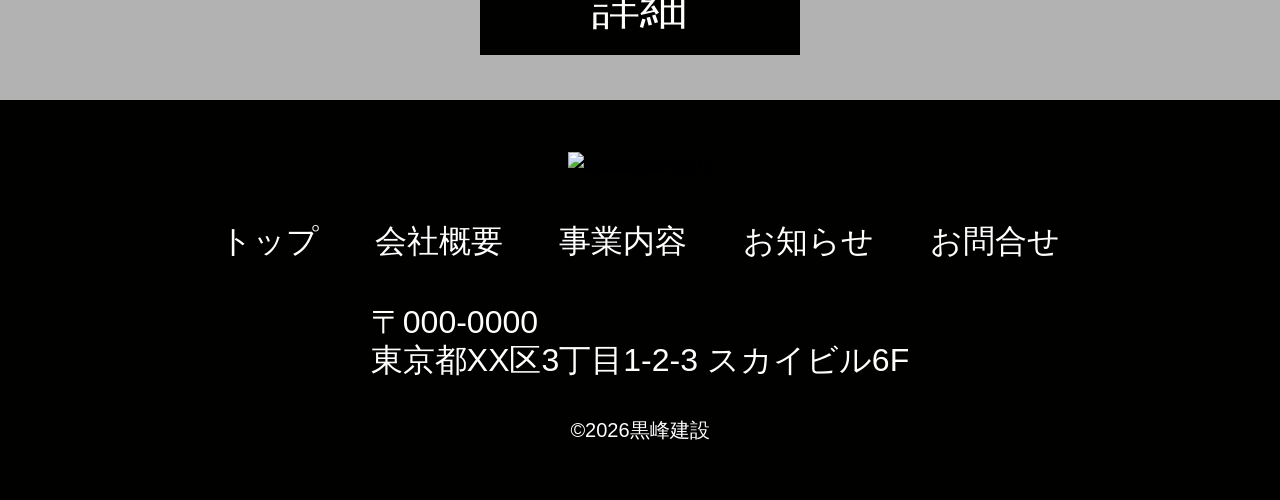
==== commit 96fce175: "hamburger menu" ====
--- a/index.html
+++ b/index.html
@@ -11,6 +11,7 @@
   <title>黒峰建設株式会社 | 橋梁・土木工事の専門企業</title>
   <link rel="icon" href="icon.jpg">
   <link rel="stylesheet" href="style.css">
+  <link href="https://fonts.googleapis.com/css2?family=Material+Symbols+Outlined" rel="stylesheet" />
 </head>
 
 <body>
@@ -21,15 +22,35 @@
           <img src="logo.jpg" alt="黒峰建設株式会社">
         </a>
       </h1>
-      <nav>
+      <nav class="PC-menu">
         <ul class="menu">
           <li><a href="#top">トップ</a></li>
           <li><a href="about.html">会社概要</a></li>
           <li><a href="projects.html">事業内容</a></li>
-          <li><a href="news.html"><a href="news.html">お知らせ</a></a></li>
-          <li class="contact-btn"><a href="contact.html">お問合せ</a></li>
+          <li><a href="news.html">お知らせ</a></li>
         </ul>
       </nav>
+      <div class="header-right">
+        <a href="contact.html" class="contact-btn">お問合せ</a>
+        <div class="SP-menu">
+          <span class="material-symbols-outlined" id="menu-open">
+            menu
+          </span>
+          <div class="SP-overlay">
+            <span class="material-symbols-outlined" id="menu-close">
+              close
+            </span>
+            <nav class="SP-nav">
+              <ul>
+                <li><a href="index.html">トップ</a></li>
+                <li><a href="about.html">会社概要</a></li>
+                <li><a href="projects.html">事業内容</a></li>
+                <li><a href="news.html">お知らせ</a></li>
+              </ul>
+            </nav>
+          </div>
+        </div>
+      </div>
     </div>
   </header>
 
@@ -137,9 +158,12 @@
       </ul>
     </nav>
     <p class="adress">〒000-0000
-    <br>東京都XX区3丁目1-2-3 スカイビル6F</p>
+      <br>東京都XX区3丁目1-2-3 スカイビル6F
+    </p>
     <p class="copyright">©2026黒峰建設</p>
   </footer>
+
+  <script src="main.js"></script>
 </body>
 
 </html>
--- a/style.css
+++ b/style.css
@@ -75,6 +75,72 @@
   z-index: 1000;
 }
 
+.SP-menu {
+  font-size: 24px;
+  color: #fff;
+}
+
+.header-right {
+  display: flex;
+  gap: 16px;
+  justify-content: right;
+}
+
+#menu-open {
+  display: none;
+  font-size: 40px;
+}
+
+.SP-overlay {
+  position: fixed;
+  top: 0;
+  left: 0;
+  width: 100%;
+  height: 100%;
+  background: rgba(0, 0, 0, 0.7);
+  opacity: 0;
+  visibility: hidden;
+}
+
+.SP-menu.active .SP-overlay {
+  opacity: 1;
+  visibility: visible;
+  display: flex;
+  align-items: center;
+  justify-content: center;
+  flex-direction: column;
+}
+
+.SP-nav {
+  text-align: center;
+  position: relative;
+  transform: translateY(24px);
+  opacity: 0;
+  transition: transform 1s ease, opacity 1s ease;
+}
+
+.SP-menu.active .SP-nav {
+  transform: translateY(0);
+  opacity: 1;
+  transition-delay: 0.2s;
+}
+
+#menu-close {
+  display: none;
+  font-size: 40px;
+  position: fixed;
+  top: 40px;
+  right: 20px;
+}
+
+.SP-menu.active #menu-open {
+  visibility: hidden;
+}
+
+.SP-menu.active #menu-close {
+  display: block;
+}
+
 .header-inner {
   max-width: 1200px;
   margin: 0 auto;
@@ -95,7 +161,7 @@
   font-size: 32px;
 }
 
-.contact-btn a {
+a.contact-btn {
   background-color: var(--accent-color);
   display: inline-block;
   width: 240px;
@@ -103,6 +169,7 @@
   font-size: 36px;
   text-align: center;
   line-height: 80px;
+  color: #fff;
 }
 
 
@@ -200,7 +267,7 @@
 
 .more {
   width: 320px;
-  height: 96px;
+  aspect-ratio: 10 / 3;
   background-color: var(--accent-color);
   color: #fff;
   font-size: 48px;
@@ -263,7 +330,7 @@
 
 
 
-.projects > * {
+.projects>* {
   position: relative;
   z-index: 1;
 }
@@ -384,7 +451,7 @@
   z-index: 0;
 }
 
-.pages > * {
+.pages>* {
   position: relative;
   z-index: 1;
 }
@@ -429,7 +496,7 @@
   gap: 40px;
 }
 
-.about-page .part-title, 
+.about-page .part-title,
 .about-page table {
   color: #fff;
 }
@@ -834,4 +901,420 @@
 
 .thanks-page footer {
   bottom: 100%;
+}
+
+
+@media (max-width: 1200px) {
+
+  header {
+    padding: 30px 20px;
+  }
+
+  header .menu {
+    font-size: 20px;
+    gap: 20px;
+  }
+
+  header img {
+    width: 132px;
+  }
+
+  a.contact-btn {
+    width: 120px;
+    height: 40px;
+    font-size: 18px;
+    line-height: 40px;
+  }
+
+  .header-inner {
+    max-width: 1000px;
+  }
+
+  body {
+    padding-top: 114px;
+  }
+
+  .hero {
+    height: 480px;
+    min-height: 0;
+  }
+
+  .news,
+  .about,
+  .projects {
+    max-height: 500px;
+    min-height: 0;
+  }
+
+  .copy .sub {
+    max-width: 540px;
+  }
+
+  .news-overlay {
+    max-width: 1000px;
+    margin: 0 auto 24px;
+    padding: 40px;
+  }
+
+  .news-inner {
+    font-size: 24px;
+  }
+
+  .top-news-list li a {
+    gap: 50px;
+  }
+
+  .top-news-list time {
+    width: 80px;
+  }
+
+  .more {
+    width: 240px;
+    font-size: 32px;
+    line-height: 72px;
+    margin-bottom: 24px;
+  }
+
+  .about-overlay {
+    max-width: 1000px;
+    padding: 40px;
+  }
+
+  .about-inner {
+    font-size: 20px;
+  }
+
+  .about p {
+    font-size: 20px;
+  }
+
+
+
+  .projects {
+    gap: 32px;
+  }
+
+  .section-heading {
+    width: 64%;
+    gap: 24px;
+  }
+
+  .projects-overlay {
+    max-width: 200px;
+    min-height: 200px;
+    padding: 8px 12px;
+  }
+
+  .projects-inner {
+    gap: 24px;
+    display: flex;
+    align-items: flex-start;
+  }
+
+  .projects p {
+    font-size: 16px;
+    line-height: 1.4;
+    display: flex;
+    flex-direction: column;
+    justify-content: center;
+  }
+
+  .project-title {
+    font-size: 24px;
+    margin-bottom: 24px;
+  }
+
+
+  footer {
+    gap: 8px;
+    height: 240px;
+  }
+
+  footer img {
+    width: 180px;
+  }
+
+  footer .menu {
+    gap: 16px;
+    font-size: 24px;
+  }
+
+  .adress {
+    font-size: 24px;
+    line-height: 1.2;
+  }
+
+  .copyright {
+    font-size: 16px;
+  }
+
+
+  /* 会社概要 */
+
+  .about-page .pages::before {
+    top: 45%;
+  }
+
+  .page-title {
+    font-size: 40px;
+    margin-bottom: 40px;
+  }
+
+  .part-title {
+    font-size: 20px;
+    margin: 40px 0 32px;
+  }
+
+  .about-page .wrapper {
+    margin-bottom: 40px;
+    padding: 0 40px;
+  }
+
+  .message-container {
+    justify-content: left;
+    gap: 32px;
+  }
+
+  .ceo-img {
+    width: 200px;
+    height: 100%;
+  }
+
+  .message-inner {
+    gap: 20px;
+  }
+
+  .ceo-message {
+    font-size: 32px;
+  }
+
+  .ceo-name {
+    font-size: 24px;
+  }
+
+  .message {
+    font-size: 16px;
+    max-width: 480px;
+  }
+
+  .about-detail {
+    font-size: 16px;
+  }
+
+  .about-detail th:first-child,
+  .about-detail td:first-child {
+    width: 128px;
+    white-space: nowrap;
+    padding-right: 32px;
+  }
+
+  .about-detail th:nth-child(2),
+  .about-detail td:nth-child(2) {
+    padding-left: 32px;
+  }
+
+  .history {
+    font-size: 16px;
+  }
+
+  .history td:first-child {
+    width: 128px;
+    white-space: nowrap;
+    padding-right: 32px;
+  }
+
+  .history td:nth-child(2) {
+    padding-left: 32px;
+  }
+
+
+  .recruitment {
+    min-height: 500px;
+  }
+
+  .section-title {
+    font-size: 32px;
+  }
+
+  .recruitment-overlay {
+    max-width: 1000px;
+    margin: 24px auto;
+    padding: 40px;
+  }
+
+  .recruitment-inner {
+    font-size: 16px;
+  }
+
+  .recruitment p {
+    font-size: 20px;
+  }
+
+  .recruitment .recruitment-inner {
+    font-size: 20px;
+  }
+
+  p.small {
+    padding-top: 8px;
+    font-size: 16px;
+  }
+
+
+  .contact-lead {
+    min-height: 200px;
+    gap: 16px;
+  }
+
+  .contact-lead p {
+    font-size: 24px;
+  }
+
+
+  /* 事業内容 */
+
+  .projects-page .pages::before {
+    top: 42%;
+  }
+
+  .explanation {
+    font-size: 20px;
+  }
+
+  .projects-page .wrapper {
+    max-width: 800px;
+    padding: 0 40px;
+    max-width: 800px;
+    padding: 0 40px;
+    gap: 80px;
+    margin-bottom: 80px;
+  }
+
+  .kinds {
+    gap: 80px;
+  }
+
+  .ttls {
+    gap: 16px;
+  }
+
+  .kinds-ttl {
+    font-size: 24px;
+  }
+
+  .ttls p {
+    font-size: 16px;
+  }
+
+  .ex-detail {
+    display: flex;
+    align-items: center;
+    justify-content: space-between;
+  }
+
+  .ex-inner {
+    width: 320px;
+  }
+
+  .projects-ex {
+    font-size: 16px;
+  }
+
+  .projects-ex img {
+    width: 300px;
+  }
+
+
+
+  /* お知らせ */
+
+  .news-list {
+    padding: 0 40px;
+  }
+
+  .news-body {
+    margin: 24px auto 12px;
+  }
+
+  .news-body h3 {
+    font-size: 16px;
+    margin-bottom: 24px;
+  }
+
+  h3.news-ttl {
+    margin: 0;
+  }
+
+  .news-date {
+    font-size: 12px;
+  }
+
+  .page-numbers {
+    font-size: 20px;
+    margin: 40px auto 80px;
+  }
+
+  .page-numbers li {
+    padding: 2px;
+    width: 24px;
+    height: 24px;
+  }
+
+
+  /* 記事 */
+
+  .article-inner {
+    width: 80%;
+  }
+
+  .article-ttl {
+    font-size: 32px;
+  }
+
+  .article-date {
+    font-size: 24px;
+  }
+
+  .article-text {
+    font-size: 20px;
+  }
+
+
+  /* お問合せ */
+
+  .contact-page .pages::before {
+    top: 80%;
+  }
+
+  .contact-form {
+    width: 80%;
+  }
+
+  .submit {
+    margin: 0 auto 80px;
+  }
+
+
+  /* サンクス */
+
+  .thanks-page .pages::before {
+    top: 60%;
+  }
+
+  .thanks-page {
+    min-height: 900px;
+  }
+
+}
+
+
+@media (max-width: 768px) {
+
+  .PC-menu {
+    display: none;
+  }
+
+  #menu-open {
+    display: block;
+  }
+
 }
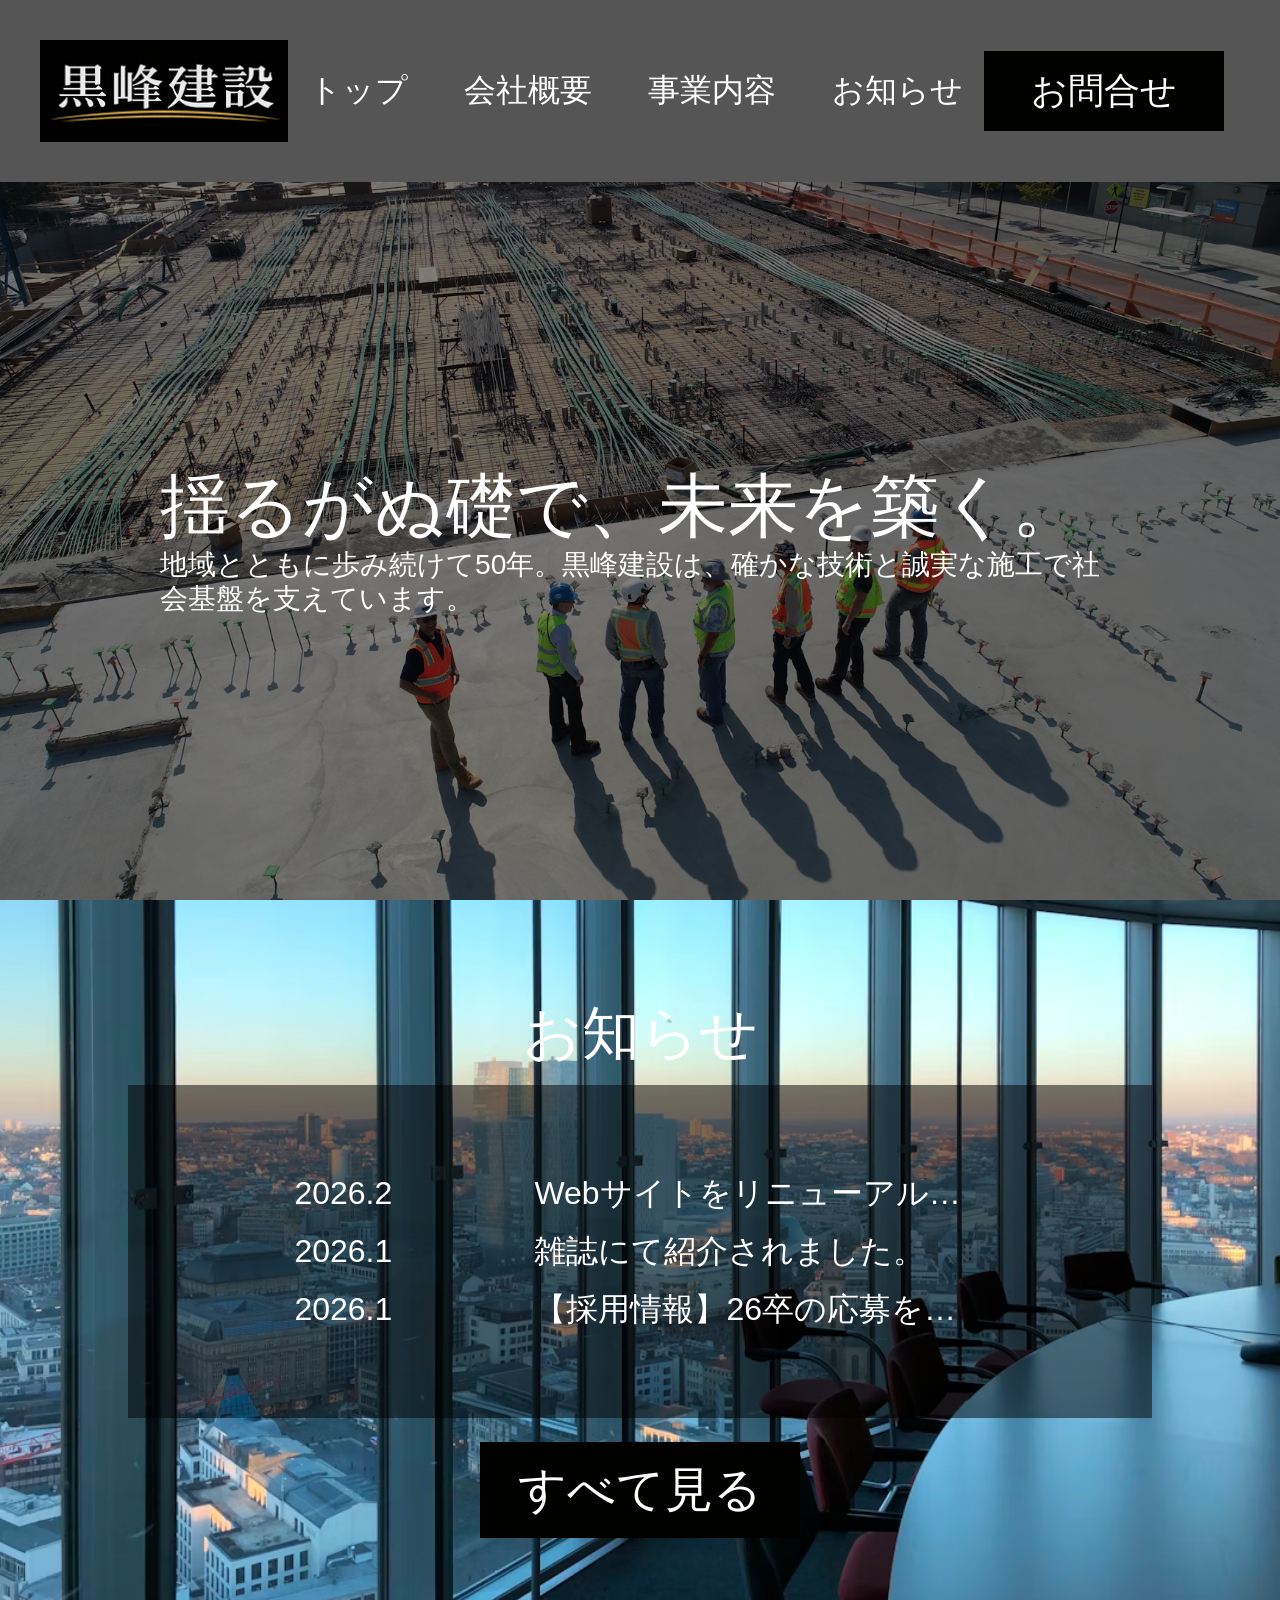
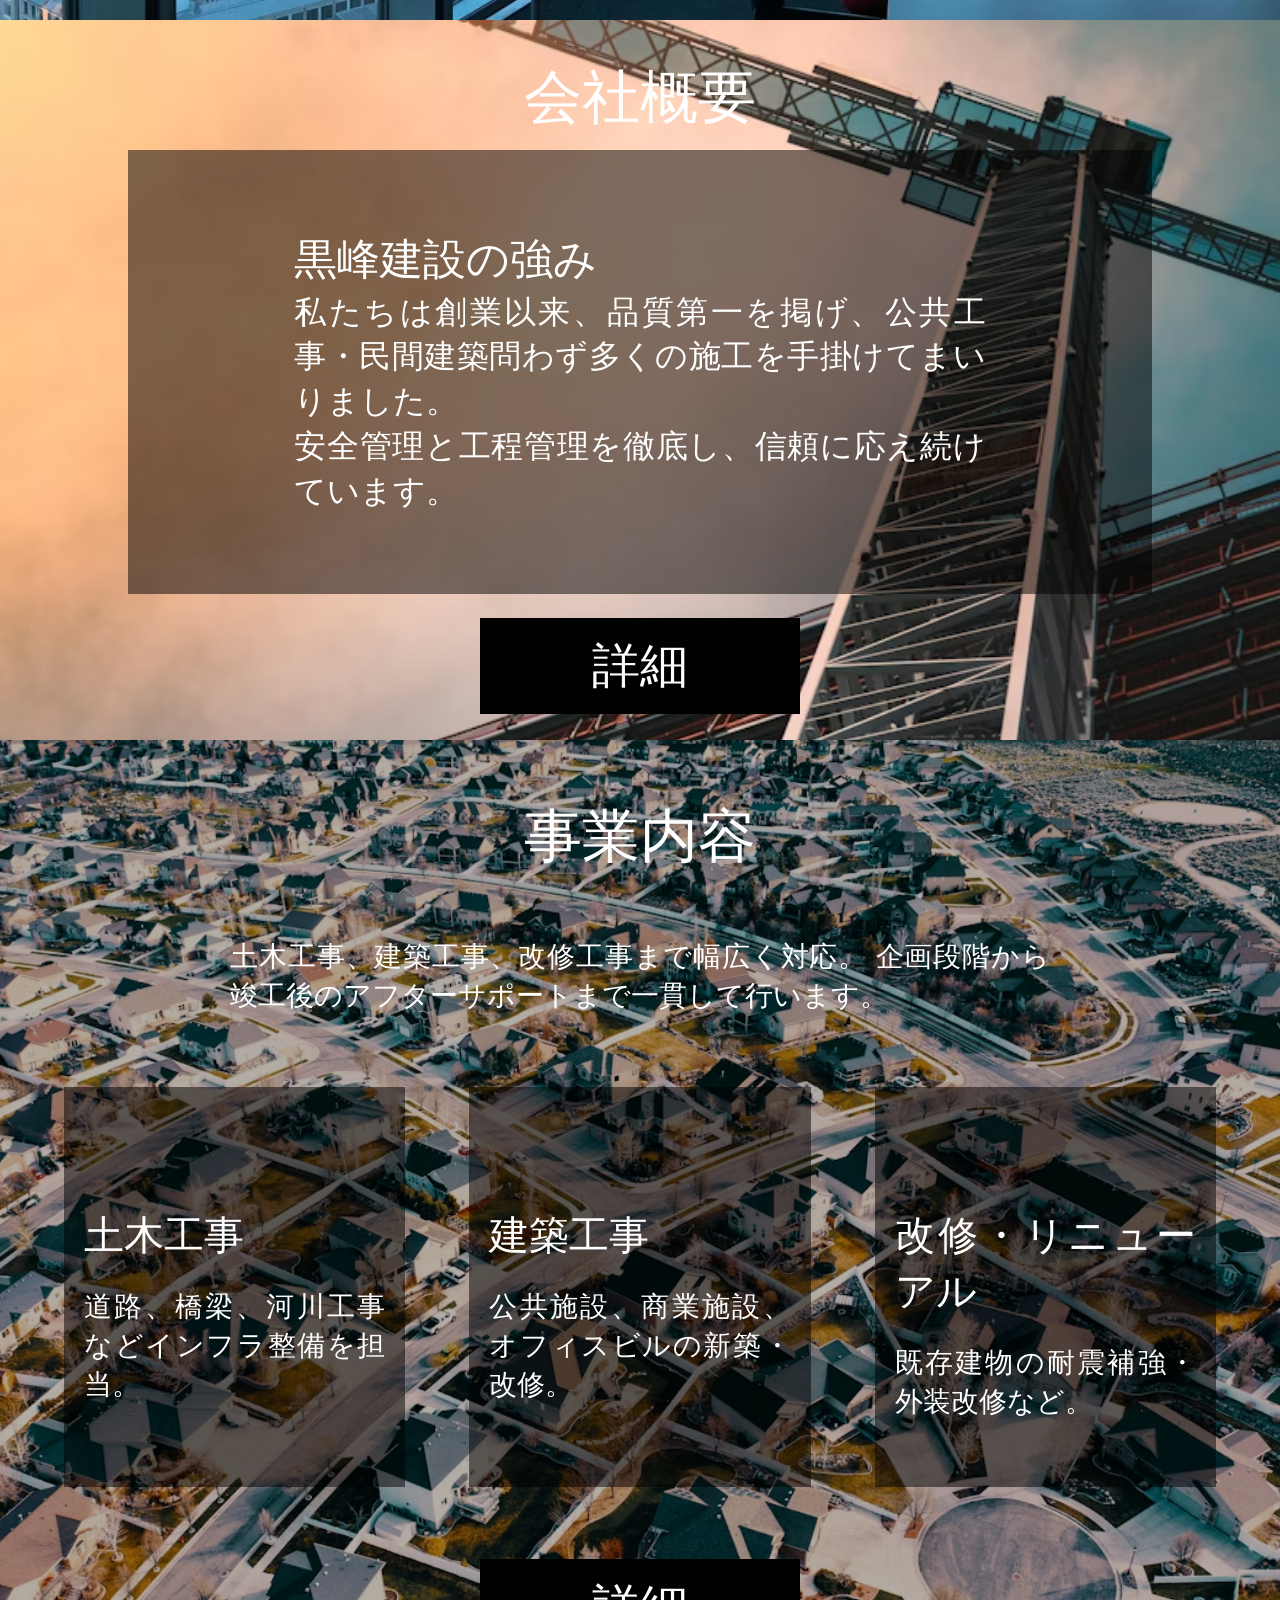
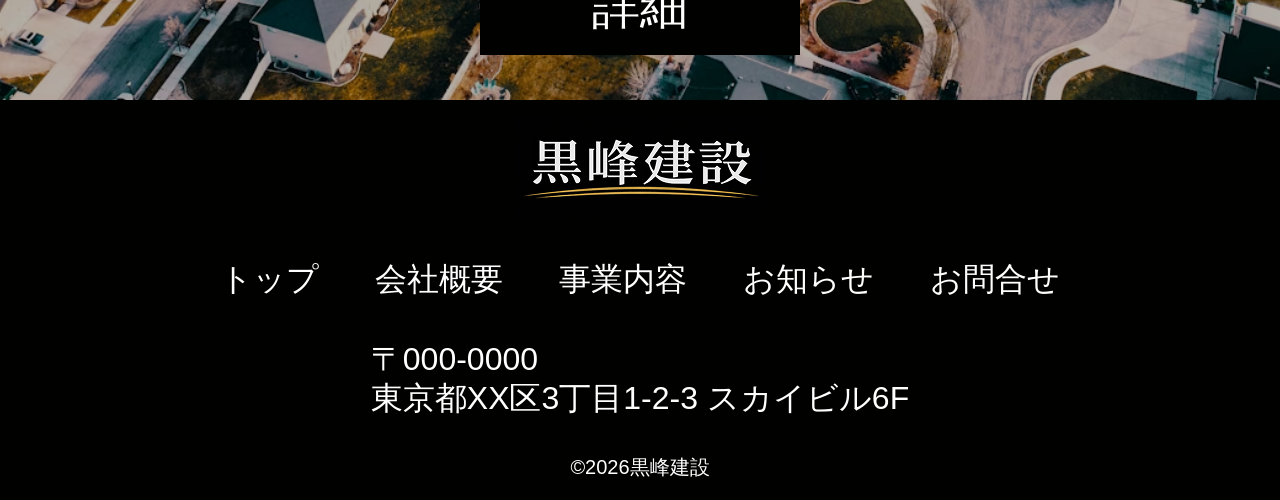
==== commit b1753668: "file organization" ====
--- a/index.html
+++ b/index.html
@@ -9,7 +9,7 @@
   <meta property="og:description" content="橋梁・道路・公共施設施工">
   <meta property="og:type" content="website">
   <title>黒峰建設株式会社 | 橋梁・土木工事の専門企業</title>
-  <link rel="icon" href="icon.jpg">
+  <link rel="icon" href="img/icon.jpg">
   <link rel="stylesheet" href="style.css">
   <link href="https://fonts.googleapis.com/css2?family=Material+Symbols+Outlined" rel="stylesheet" />
 </head>
@@ -19,7 +19,7 @@
     <div class="header-inner">
       <h1 class="logo">
         <a href="#top">
-          <img src="logo.jpg" alt="黒峰建設株式会社">
+          <img src="img/logo.jpg" alt="黒峰建設株式会社">
         </a>
       </h1>
       <nav class="PC-menu">
@@ -147,7 +147,7 @@
   </section>
 
   <footer>
-    <img src="logo.jpg" alt="黒峰建設株式会社">
+    <img src="img/logo.jpg" alt="黒峰建設株式会社">
     <nav>
       <ul class="menu">
         <li><a href="#top">トップ</a></li>
--- a/style.css
+++ b/style.css
@@ -175,7 +175,7 @@
 
 .hero {
   display: flex;
-  background: url(top-1.avif) center bottom / cover no-repeat;
+  background: url(img/top-1.avif) center bottom / cover no-repeat;
   min-height: 720px;
   align-items: center;
   padding: 120px 20px;
@@ -209,7 +209,7 @@
 }
 
 .news {
-  background: url(company2.avif) center bottom / cover no-repeat;
+  background: url(img/company2.avif) center bottom / cover no-repeat;
   min-height: 720px;
   display: flex;
   flex-direction: column;
@@ -284,7 +284,7 @@
 
 
 .about {
-  background: url(top-3.avif) center / cover no-repeat;
+  background: url(img/top-3.avif) center / cover no-repeat;
   min-height: 720px;
   display: flex;
   flex-direction: column;
@@ -336,7 +336,7 @@
 }
 
 .projects {
-  background: url(house4.avif) center / cover no-repeat;
+  background: url(img/house4.avif) center / cover no-repeat;
   min-height: 960px;
   display: flex;
   flex-direction: column;
@@ -561,7 +561,7 @@
 
 
 .recruitment {
-  background: url(top-6.avif) center / cover no-repeat;
+  background: url(img/top-6.avif) center / cover no-repeat;
   min-height: 800px;
   display: flex;
   flex-direction: column;
@@ -668,41 +668,28 @@
   font-size: clamp(28px, 2vw, 32px);
 }
 
-.ex-ttl {
-  display: flex;
-  width: 100%;
-  flex-direction: column;
+.ex-text {
+  display: flex;
+  flex-direction: column;
+  width: 560px;
+}
+
+.ex-text dt,
+.ex-text dd {
+  margin: 0;
+}
+
+.projects-ex {
+  display: flex;
+  font-size: clamp(28px, 2vw, 32px);
+  text-align: justify;
+  justify-content: space-between;
+  align-items: center;
 }
 
 .projects-ex:nth-of-type(even) {
-  text-align: right;
-}
-
-.ex-detail {
-  display: flex;
-  align-items: center;
-  justify-content: space-between;
-}
-
-.ex-inner {
-  display: flex;
-  flex-direction: column;
-  width: 560px;
-}
-
-.ex-inner dt,
-.ex-inner dd {
-  margin: 0;
-}
-
-.projects-ex {
-  display: flex;
-  flex-direction: column;
-  font-size: clamp(28px, 2vw, 32px);
-}
-
-.projects-ex:nth-of-type(even) .ex-detail {
   flex-direction: row-reverse;
+  text-align: justify;
 }
 
 .projects-ex img {
@@ -1205,13 +1192,7 @@
     font-size: 16px;
   }
 
-  .ex-detail {
-    display: flex;
-    align-items: center;
-    justify-content: space-between;
-  }
-
-  .ex-inner {
+  .ex-text {
     width: 320px;
   }
 
@@ -1317,4 +1298,250 @@
     display: block;
   }
 
+  .news,
+  .about,
+  .projects {
+    max-height: 1000px;
+    min-height: 0;
+  }
+
+  .news-overlay {
+    max-width: 1000px;
+    margin: 0 auto 24px;
+    padding: 40px;
+  }
+
+  .news-inner {
+    font-size: 16px;
+  }
+
+  .top-news-list li a {
+    gap: 8px;
+  }
+
+  .top-news-list time {
+    width: 50px;
+  }
+
+  .more {
+    width: 180px;
+    font-size: 24px;
+    line-height: 54px;
+  }
+
+  .about .about-inner .sub-heading {
+    font-size: 24px;
+  }
+
+  .about p {
+    font-size: 16px;
+    line-height: 1.5;
+  }
+
+  .projects {
+    gap: 24px;
+  }
+
+  .section-heading {
+    gap: 8px;
+  }
+
+  .section-heading p {
+    font-weight: 400;
+  }
+
+  .projects .projects-inner {
+    display: grid;
+    grid-template-columns: repeat(auto-fit, minmax(200px, 1fr));
+    gap: 20px;
+  }
+
+  .projects-overlay {
+    max-width: 200px;
+    min-height: 200px;
+    aspect-ratio: 1 / 1;
+    padding: 8px 12px;
+  }
+
+
+  footer {
+    gap: 8px;
+    height: 180px;
+  }
+
+  footer img {
+    width: 120px;
+  }
+
+  footer .menu {
+    gap: 8px;
+    font-size: 16px;
+  }
+
+  .adress {
+    font-size: 16px;
+  }
+
+  .copyright {
+    font-size: 12px;
+  }
+
+
+  /* 会社概要 */
+
+  .about-page .pages::before {
+    top: 43%;
+  }
+
+  .about-page .wrapper {
+    padding: 0 20px;
+  }
+
+  .page-title {
+    font-size: 32px;
+    margin-bottom: 32px;
+  }
+
+  .part-title {
+    font-size: 20px;
+    margin: 20px 0 32px;
+  }
+
+  .ceo-img {
+    width: 80px;
+    padding-top: 10px;
+  }
+
+  .message-inner {
+    gap: 8px;
+  }
+
+  .ceo-message {
+    font-size: 24px;
+  }
+
+  .ceo-name {
+    font-size: 20px;
+  }
+
+  .message {
+    text-align: justify;
+  }
+
+
+  .recruitment {
+    min-height: 300px;
+  }
+
+  .recruitment-overlay {
+    margin: 16px auto;
+    padding: 16px 8px;
+  }
+
+  .recruitment .section-title,
+  .contact-lead .section-title {
+    font-size: 24px;
+  }
+
+  .recruitment p {
+    font-size: 16px;
+  }
+
+  p.small {
+    font-size: 12px;
+  }
+
+  .contact-lead {
+    min-height: 160px;
+    gap: 8px;
+  }
+
+  .contact-lead p {
+    font-size: 16px;
+  }
+
+
+  /* 事業内容 */
+
+  .projects-page .pages::before {
+    top: 40%;
+  }
+
+  .explanation {
+    font-size: 16px;
+  }
+
+  .projects-page .wrapper {
+    max-width: 800px;
+    padding: 0 16px;
+    gap: 20px;
+  }
+
+  .kinds {
+    gap: 20px;
+  }
+
+  .ex-text {
+    width: 100%;
+    order: 2;
+  }
+
+  .projects-ex,
+  .projects-ex:nth-of-type(even) {
+    font-size: 16px;
+    flex-direction: column;
+    align-items: stretch;
+  }
+
+  .projects-ex img {
+    width: 100%;
+    order: 1;
+  }
+
+
+
+  /* お知らせ */
+
+  .news-list {
+    padding: 0 16px;
+    gap: 16px;
+  }
+
+
+  /* 記事 */
+
+  .article-inner {
+    width: 90%;
+  }
+
+  .article-ttl {
+    font-size: 24px;
+  }
+
+  .article-date {
+    font-size: 16px;
+  }
+
+  .article-text {
+    font-size: 16px;
+  }
+
+
+  /* サンクス */
+
+  .thanks-page {
+    min-height: 700px;
+  }
+
+  .thanks-comment {
+    width: 80%;
+    margin: auto;
+    text-align: justify;
+    font-size: 16px;
+  }
+
+  .back {
+    font-size: 12px;
+  }
+
 }
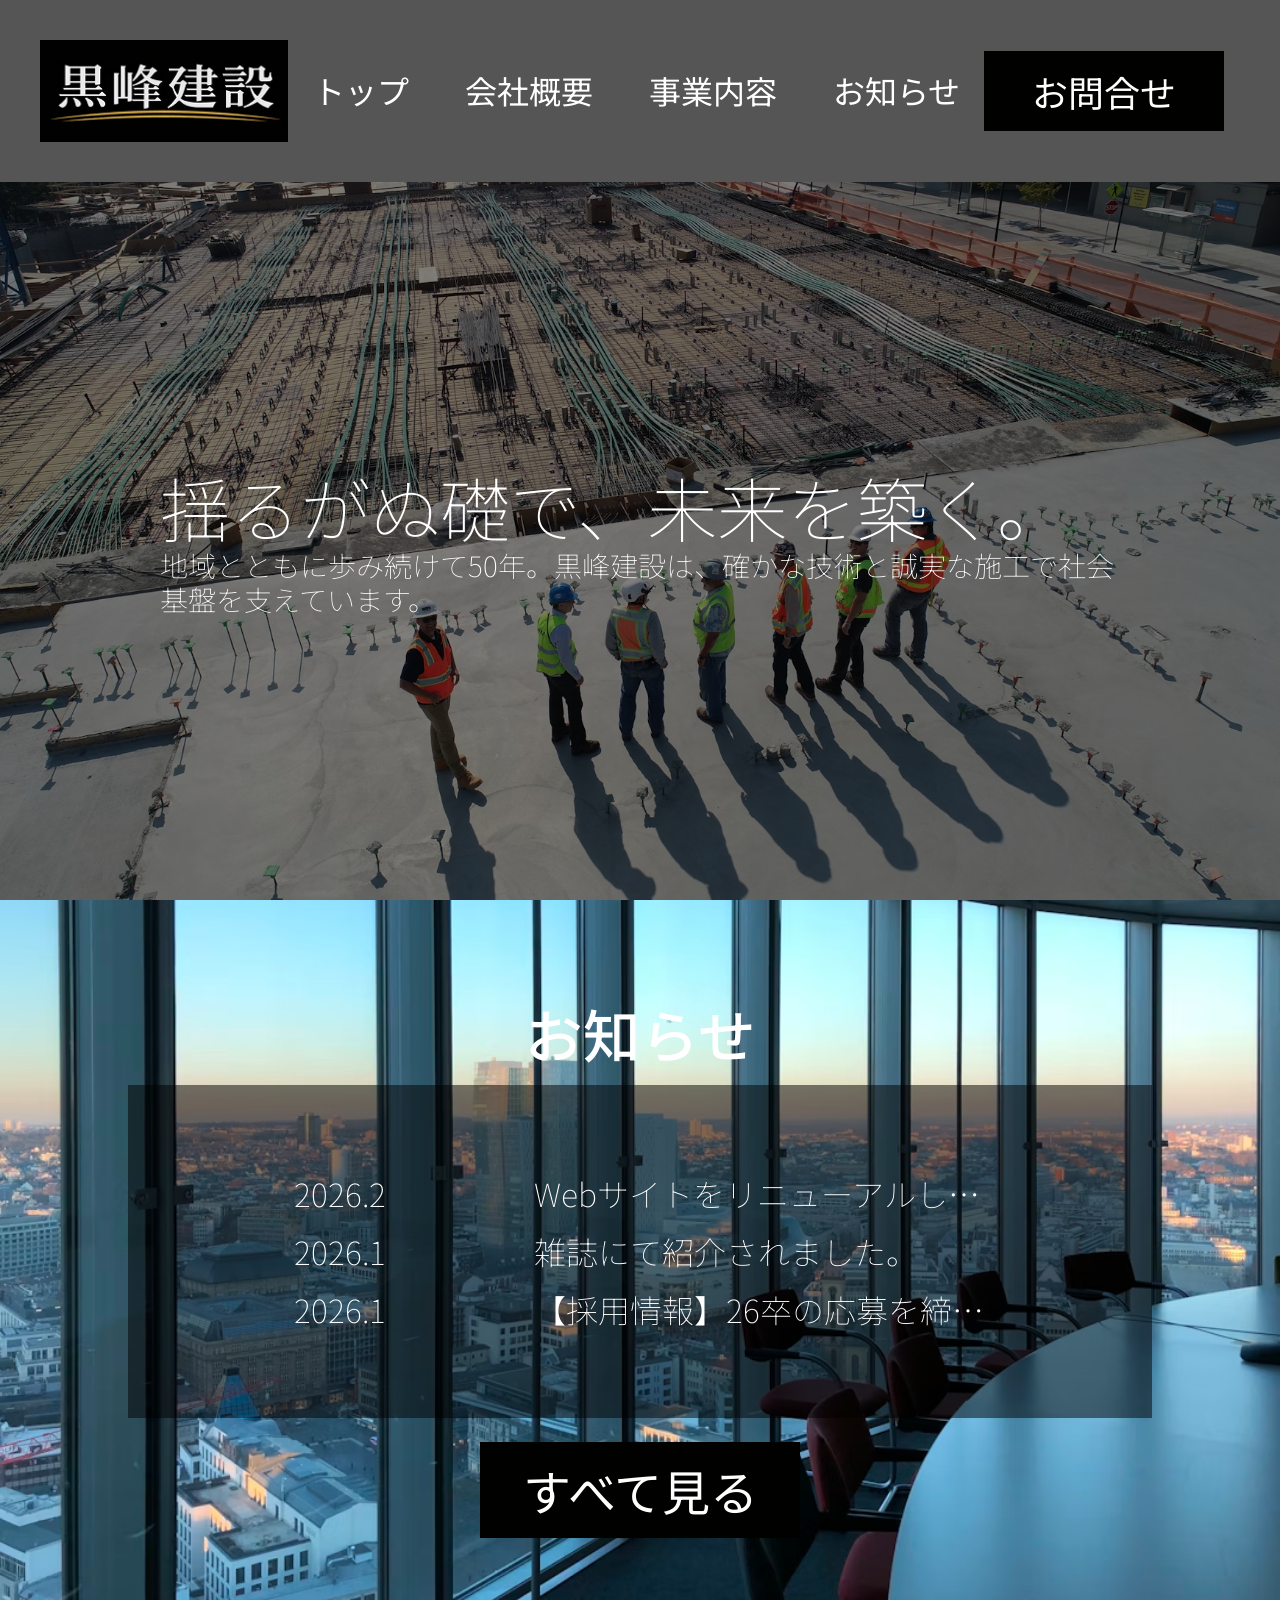
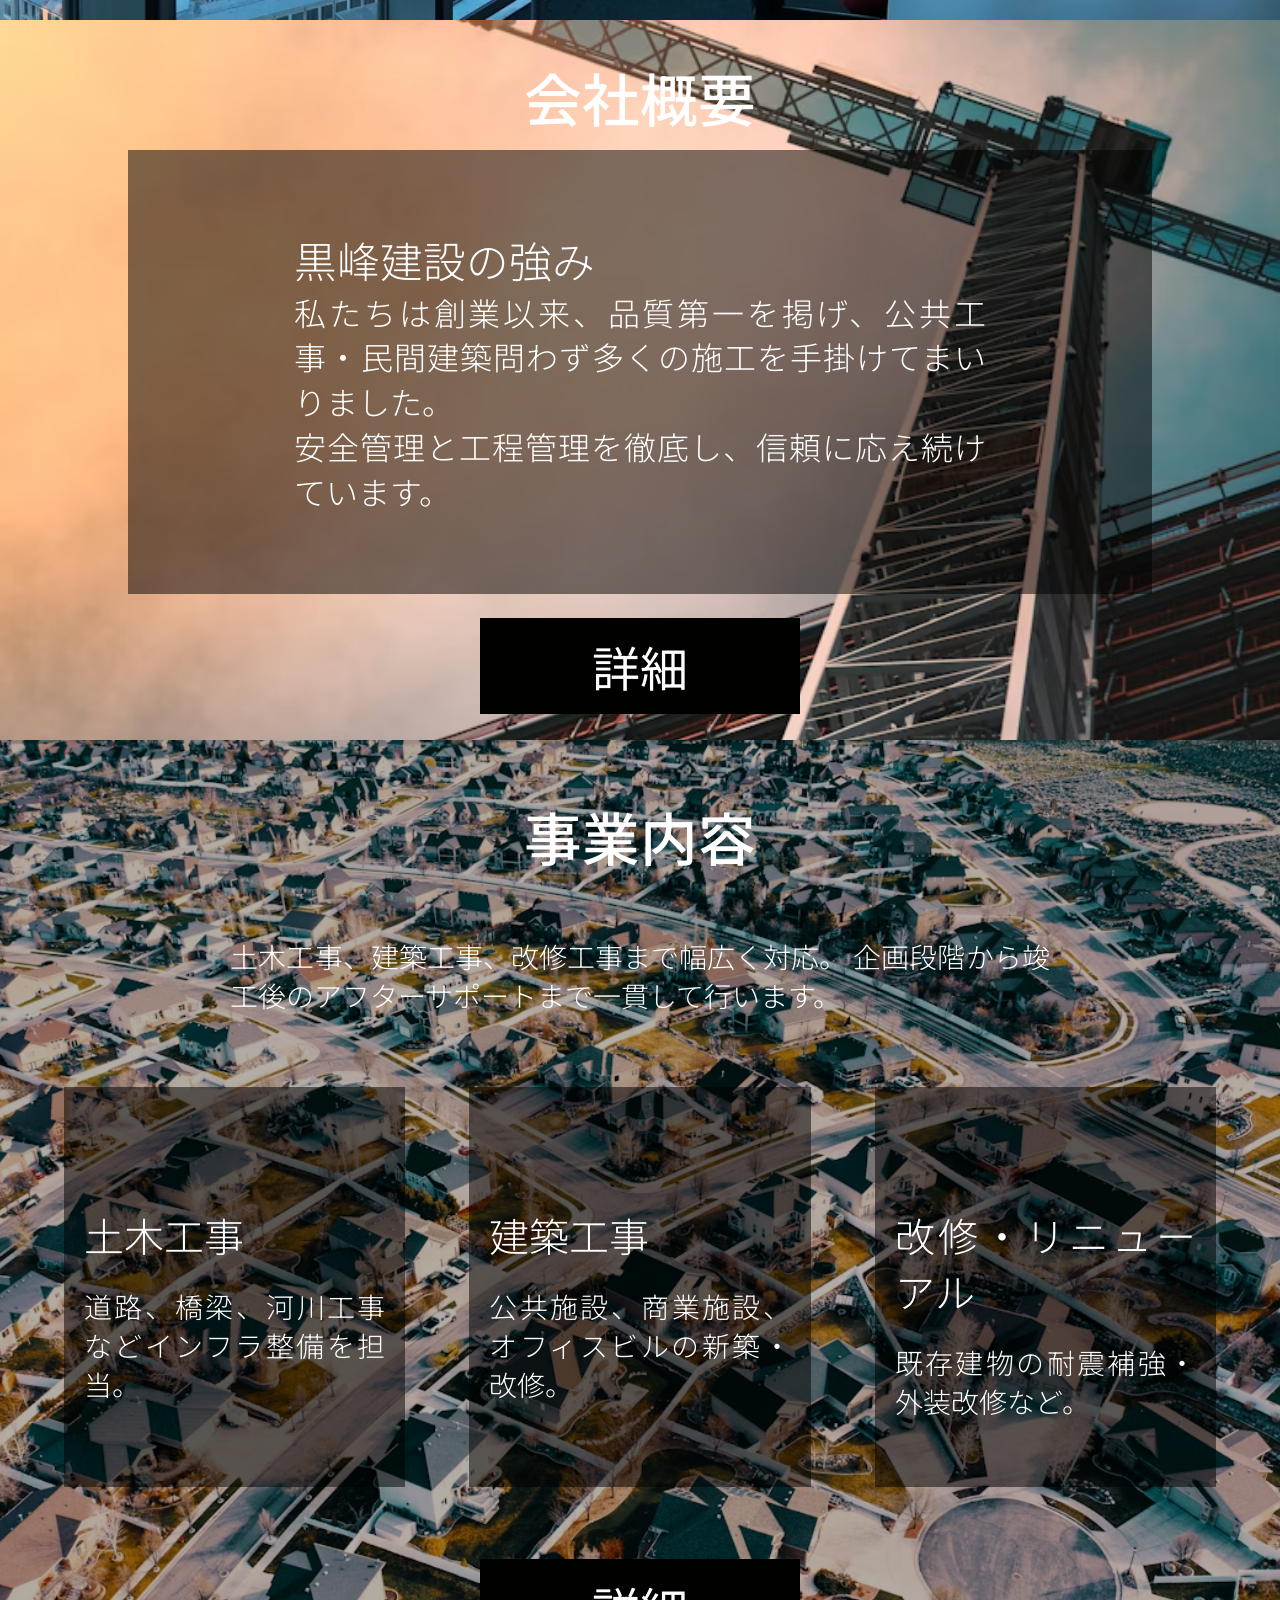
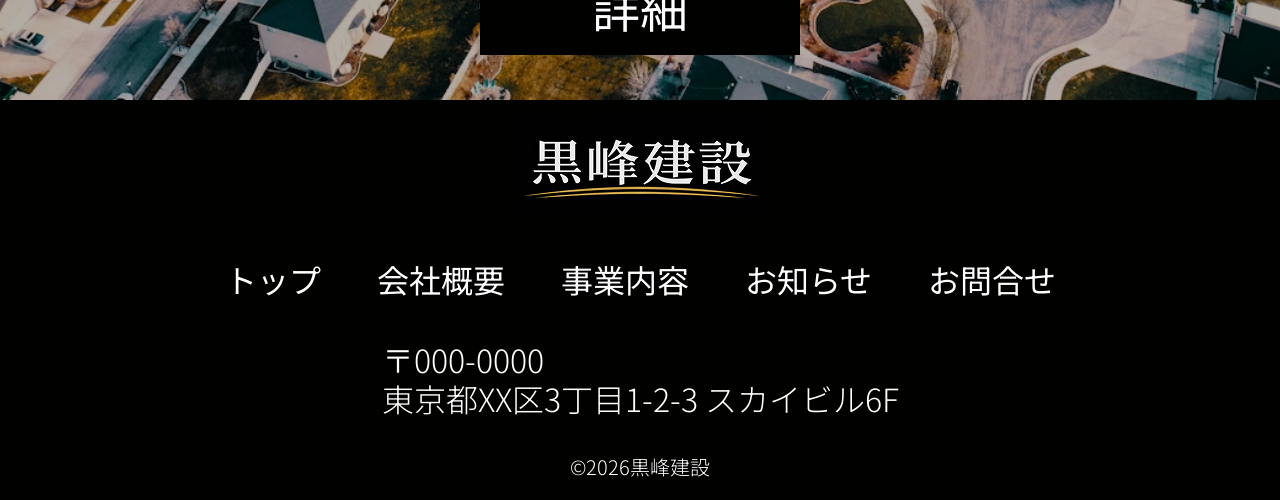
==== commit b8f4ff62: "correct the font" ====
--- a/index.html
+++ b/index.html
@@ -10,8 +10,12 @@
   <meta property="og:type" content="website">
   <title>黒峰建設株式会社 | 橋梁・土木工事の専門企業</title>
   <link rel="icon" href="img/icon.jpg">
+  <link rel="apple-touch-icon" href="img/icon.jpg">
   <link rel="stylesheet" href="style.css">
   <link href="https://fonts.googleapis.com/css2?family=Material+Symbols+Outlined" rel="stylesheet" />
+  <link rel="preconnect" href="https://fonts.googleapis.com">
+  <link rel="preconnect" href="https://fonts.gstatic.com" crossorigin>
+  <link href="https://fonts.googleapis.com/css2?family=Noto+Sans+JP:wght@100..900&display=swap" rel="stylesheet">
 </head>
 
 <body>
--- a/style.css
+++ b/style.css
@@ -50,6 +50,10 @@
   font-family: "Noto Sans JP", sans-serif;
   line-height: 1.8;
   padding-top: 180px;
+  -webkit-font-smoothing: antialiased;
+  -moz-osx-font-smoothing: grayscale;
+  -webkit-text-size-adjust: 100%;
+  text-size-adjust: 100%;
 }
 
 img {
@@ -195,7 +199,7 @@
 .copy {
   color: #fff;
   font-size: clamp(40px, 5.5vw, 80px);
-  font-weight: lighter;
+  font-weight: 100;
   line-height: 1.2;
   position: relative;
 }
